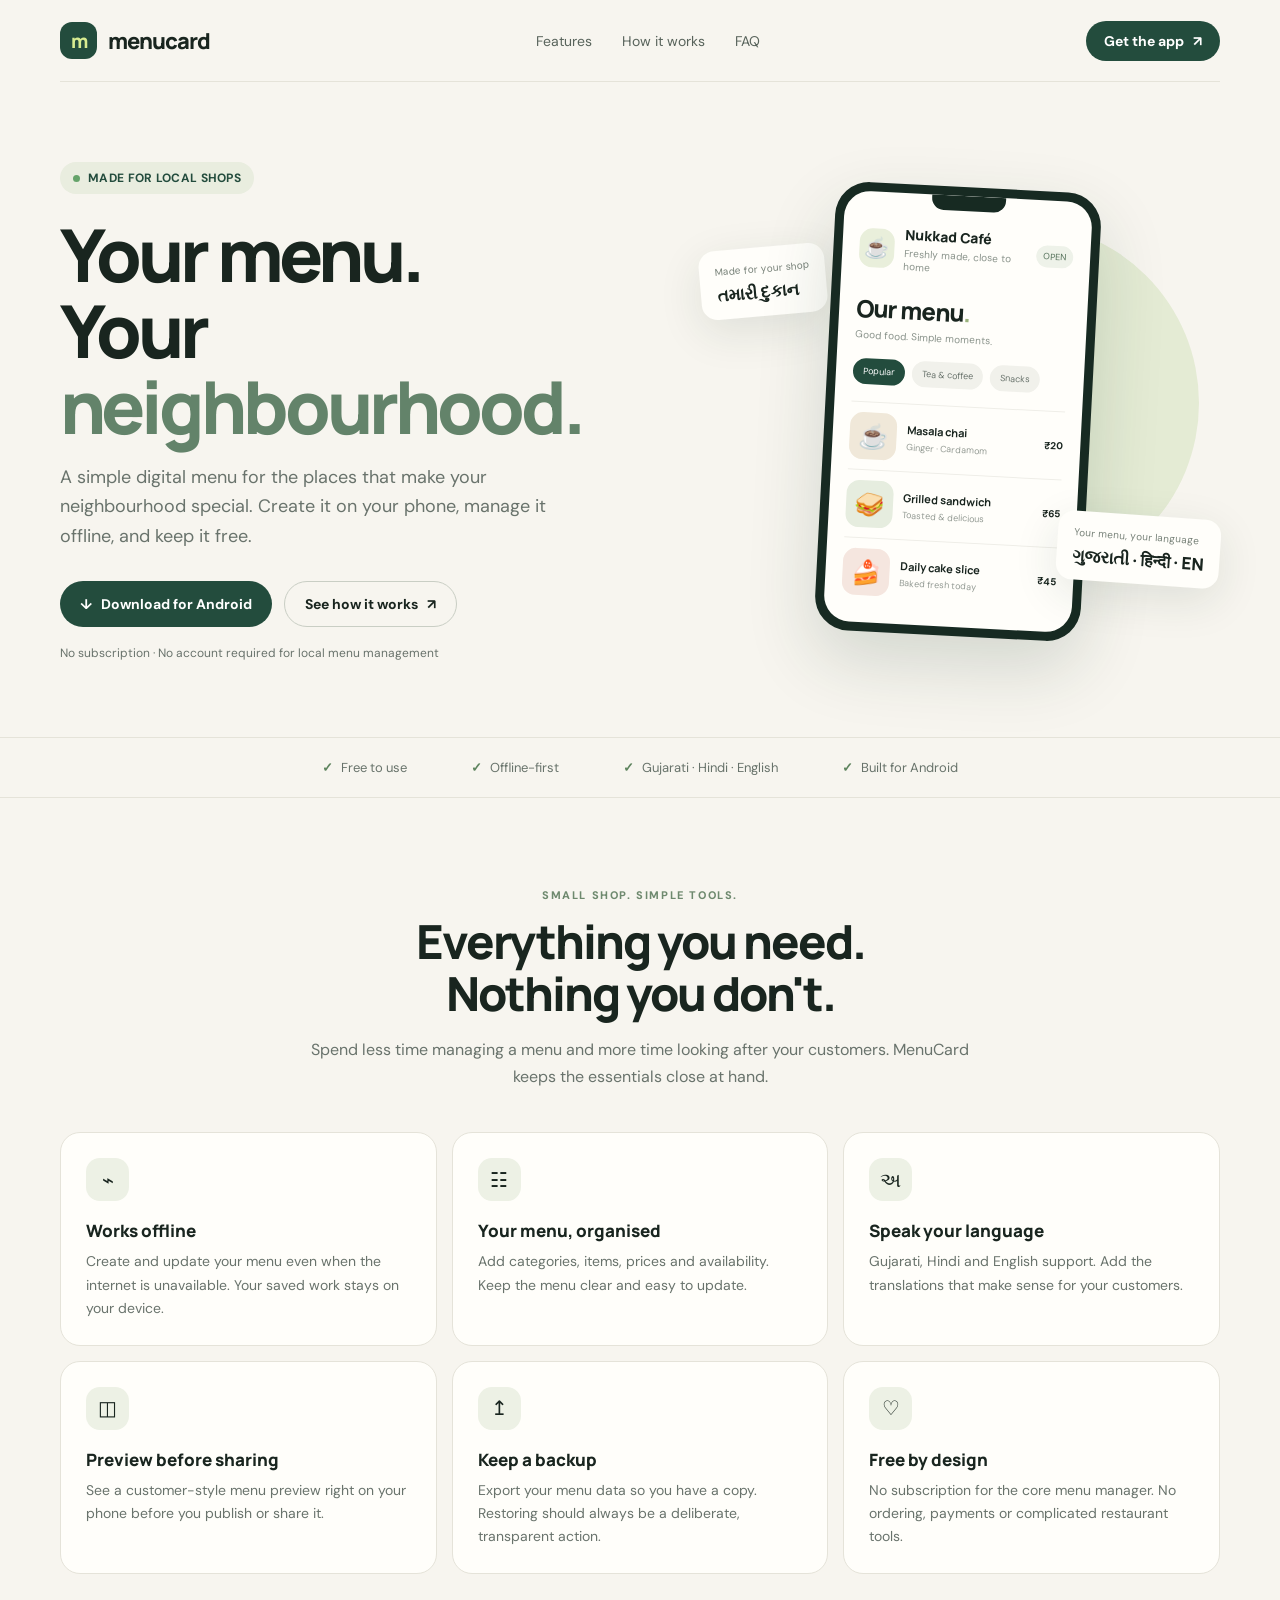
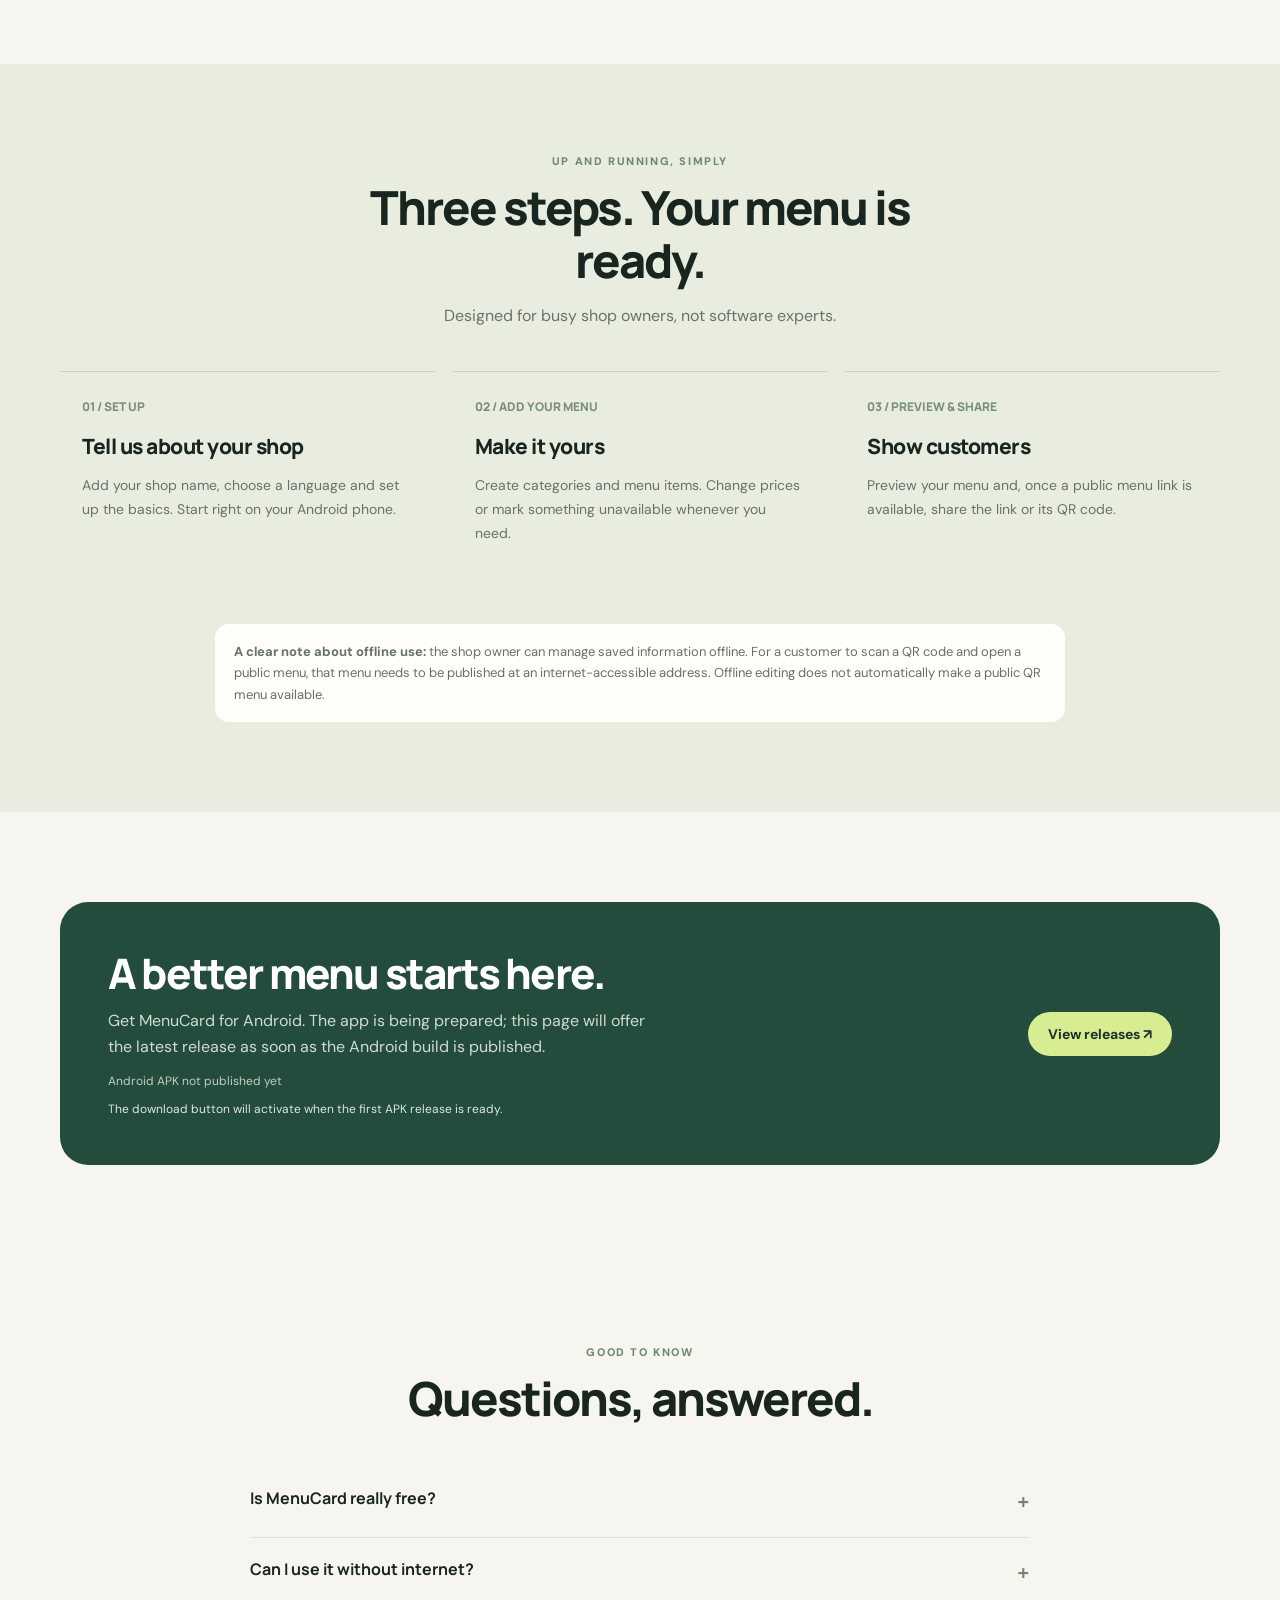
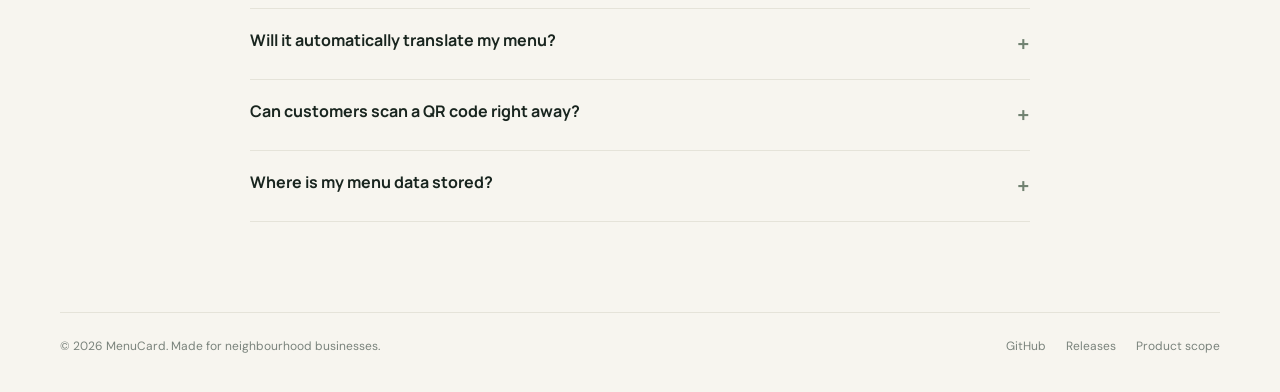
==== index.html @ b3d3904f "feat: add responsive MenuCard product and APK landing page" ====
<!doctype html>
<html lang="en">
<head>
  <meta charset="utf-8">
  <meta name="viewport" content="width=device-width,initial-scale=1">
  <meta name="theme-color" content="#f7f5ef">
  <meta name="description" content="MenuCard is a free, offline-first digital menu for local shops. Create your menu in Gujarati, Hindi or English.">
  <title>MenuCard — Your menu. Your neighbourhood. Free.</title>
  <link rel="preconnect" href="https://fonts.googleapis.com">
  <link rel="preconnect" href="https://fonts.gstatic.com" crossorigin>
  <link href="https://fonts.googleapis.com/css2?family=DM+Sans:wght@400;500;600;700&family=Manrope:wght@400;500;600;700;800&display=swap" rel="stylesheet">
  <style>
    :root{--paper:#f7f5ef;--ink:#19251f;--muted:#69736c;--green:#234c3d;--lime:#d8ec91;--line:#e5e3d9;--white:#fffefa;--orange:#ef8755}
    *{box-sizing:border-box}html{scroll-behavior:smooth}body{margin:0;background:var(--paper);color:var(--ink);font-family:"DM Sans",sans-serif}a{color:inherit;text-decoration:none}.wrap{width:min(1160px,calc(100% - 44px));margin:auto}
    .nav{height:82px;display:flex;align-items:center;justify-content:space-between;border-bottom:1px solid var(--line)}.brand{display:flex;gap:11px;align-items:center;font:800 22px Manrope,sans-serif;letter-spacing:-1px}.brandmark{width:37px;height:37px;border-radius:12px;background:var(--green);display:grid;place-items:center;color:var(--lime);font-size:19px}.links{display:flex;gap:30px;color:#58635b;font-size:14px}.navcta,.btn{border-radius:999px;padding:13px 20px;background:var(--green);color:white;font-weight:700;font-size:14px;display:inline-flex;align-items:center;justify-content:center;gap:9px;border:0;cursor:pointer}.navcta{padding:11px 18px}.hero{padding:80px 0 76px;display:grid;grid-template-columns:1.05fr .95fr;gap:55px;align-items:center}.eyebrow{display:inline-flex;align-items:center;gap:8px;background:#e9eddf;border-radius:999px;padding:8px 13px;font-size:12px;font-weight:700;color:var(--green);letter-spacing:.3px}.dot{width:7px;height:7px;border-radius:50%;background:#65a36a}.hero h1{font:800 clamp(44px,6vw,73px)/1.04 Manrope,sans-serif;letter-spacing:-4px;margin:23px 0 18px;max-width:650px}.hero h1 em{font-style:normal;color:#63836a}.lead{font-size:18px;line-height:1.65;color:var(--muted);max-width:540px}.actions{display:flex;gap:12px;flex-wrap:wrap;margin:29px 0 18px}.btn.secondary{background:transparent;border:1px solid #c9cec4;color:var(--ink)}.micro{font-size:12px;color:var(--muted)}
    .visual{position:relative;min-height:440px;display:grid;place-items:center}.orb{position:absolute;width:360px;height:360px;border-radius:50%;background:#e4ebd4;right:4%;top:8%}.phone{position:relative;width:266px;background:#172a22;padding:9px;border-radius:34px;box-shadow:0 28px 70px #1b352829;transform:rotate(3deg)}.screen{background:#fffefa;border-radius:26px;padding:17px;min-height:420px;overflow:hidden}.notch{width:74px;height:15px;background:#172a22;border-radius:0 0 12px 12px;margin:-17px auto 17px}.shophead{display:flex;align-items:center;gap:10px;margin-bottom:20px}.shopicon{width:39px;height:39px;border-radius:13px;background:#e9efdb;display:grid;place-items:center;font-size:20px}.shopname{font:800 14px Manrope}.shopmeta{font-size:10px;color:#89928a;margin-top:3px}.tag{margin-left:auto;background:#eef2e9;color:#54715a;padding:5px 7px;border-radius:20px;font-size:9px}.menuTitle{font:800 24px Manrope;letter-spacing:-1px}.menuSub{font-size:10px;color:#89928a;margin-top:4px}.tabs{display:flex;gap:7px;margin:17px 0}.tab{font-size:9px;border-radius:99px;padding:7px 10px;background:#f1f1eb;color:#69736c}.tab.active{background:#234c3d;color:#fff}.food{display:flex;align-items:center;gap:10px;padding:10px 0;border-top:1px solid #efeee8}.foodpic{width:47px;height:47px;border-radius:13px;background:#f0e8d9;display:grid;place-items:center;font-size:24px}.foodpic.two{background:#e6eddf}.foodpic.three{background:#f5e6df}.foodtext{flex:1}.foodtext b{display:block;font:700 11px Manrope}.foodtext small{display:block;color:#949b94;font-size:9px;margin-top:4px}.price{font-size:10px;font-weight:700}.floating{position:absolute;background:#fffefa;padding:13px 16px;border-radius:16px;box-shadow:0 13px 45px #1b35281c;font-size:12px}.float1{top:60px;left:1%;transform:rotate(-5deg)}.float2{right:0;bottom:52px;transform:rotate(4deg)}.float1 strong,.float2 strong{display:block;font:800 17px Manrope;margin-top:4px}.floatlabel{color:#788279;font-size:10px}
    .trust{border-top:1px solid var(--line);border-bottom:1px solid var(--line);padding:21px 0;display:flex;justify-content:center;gap:clamp(20px,5vw,65px);flex-wrap:wrap;color:#68736b;font-size:13px}.trust span{display:flex;align-items:center;gap:8px}.tick{color:#5d835d;font-weight:800}
    section{padding:90px 0}.sectionhead{text-align:center;max-width:670px;margin:0 auto 42px}.kicker{font-size:11px;text-transform:uppercase;letter-spacing:1.6px;font-weight:800;color:#6e896e}.sectionhead h2{font:800 clamp(32px,4vw,47px)/1.12 Manrope;letter-spacing:-2px;margin:13px 0}.sectionhead p{color:var(--muted);line-height:1.7}.grid{display:grid;grid-template-columns:repeat(3,1fr);gap:15px}.feature{background:var(--white);border:1px solid var(--line);padding:25px;border-radius:20px;min-height:210px}.ficon{width:43px;height:43px;border-radius:14px;background:#edf1e5;display:grid;place-items:center;font-size:20px}.feature h3{font:800 17px Manrope;margin:18px 0 8px}.feature p{margin:0;color:var(--muted);font-size:14px;line-height:1.65}
    .steps{background:#e9eddf}.stepgrid{display:grid;grid-template-columns:repeat(3,1fr);gap:18px}.step{padding:26px 22px;border-top:1px solid #cbd3c3}.num{font:800 12px Manrope;color:#789075}.step h3{font:800 21px Manrope;letter-spacing:-.5px;margin:17px 0 8px}.step p{font-size:14px;color:#68736b;line-height:1.7}.note{max-width:850px;margin:38px auto 0;padding:17px 19px;border-radius:14px;background:#fffefa;color:#667168;font-size:13px;line-height:1.65}
    .download{background:var(--green);color:white;border-radius:28px;padding:48px;display:grid;grid-template-columns:1fr auto;align-items:center;gap:30px}.download h2{font:800 clamp(30px,4vw,42px)/1.1 Manrope;letter-spacing:-1.8px;margin:0 0 12px}.download p{margin:0;color:#d0dbd2;line-height:1.6;max-width:560px}.download .btn{background:var(--lime);color:#1c3328;white-space:nowrap}.download .btn:disabled{opacity:.65;cursor:not-allowed}.release-meta{font-size:12px;color:#c0cec2;margin-top:14px}.status{font-size:12px;margin-top:12px;color:#dce8de}.faq{max-width:780px;margin:auto}.faq details{border-bottom:1px solid var(--line);padding:20px 0}.faq summary{font:700 16px Manrope;cursor:pointer;list-style:none;display:flex;justify-content:space-between}.faq summary:after{content:"+";font-size:22px;color:#718271}.faq details[open] summary:after{content:"−"}.faq p{color:var(--muted);line-height:1.7;font-size:14px;max-width:700px}.footer{border-top:1px solid var(--line);padding:25px 0 38px;color:#7a837c;font-size:12px;display:flex;justify-content:space-between;gap:20px;flex-wrap:wrap}.footerlinks{display:flex;gap:20px}
    @media(max-width:780px){.links{display:none}.hero{grid-template-columns:1fr;padding:55px 0 50px;gap:20px}.hero h1{letter-spacing:-2.5px}.visual{min-height:430px}.orb{right:10%}.float1{left:5%}.float2{right:5%}.grid{grid-template-columns:1fr 1fr}.stepgrid{grid-template-columns:1fr}.download{grid-template-columns:1fr;padding:34px 26px}.download .btn{justify-self:start}section{padding:68px 0}}
    @media(max-width:480px){.wrap{width:min(100% - 30px,1160px)}.nav{height:70px}.hero h1{font-size:45px}.lead{font-size:16px}.grid{grid-template-columns:1fr}.visual{transform:scale(.92);margin:-10px -15px}.trust{justify-content:flex-start;gap:16px}.download{border-radius:20px}}
  </style>
</head>
<body>
<header class="wrap nav">
  <a class="brand" href="#" aria-label="MenuCard home"><span class="brandmark">m</span> menucard</a>
  <nav class="links"><a href="#features">Features</a><a href="#how">How it works</a><a href="#faq">FAQ</a></nav>
  <a class="navcta" href="#download">Get the app <span aria-hidden="true">↗</span></a>
</header>
<main>
  <div class="wrap hero">
    <div>
      <div class="eyebrow"><span class="dot"></span> MADE FOR LOCAL SHOPS</div>
      <h1>Your menu.<br>Your <em>neighbourhood.</em></h1>
      <p class="lead">A simple digital menu for the places that make your neighbourhood special. Create it on your phone, manage it offline, and keep it free.</p>
      <div class="actions"><a class="btn" href="#download">↓ &nbsp; Download for Android</a><a class="btn secondary" href="#how">See how it works <span>↗</span></a></div>
      <div class="micro">No subscription · No account required for local menu management</div>
    </div>
    <div class="visual" aria-label="Illustration of a digital local shop menu">
      <div class="orb"></div>
      <div class="floating float1"><span class="floatlabel">Made for your shop</span><strong>તમારી દુકાન</strong></div>
      <div class="phone"><div class="screen"><div class="notch"></div><div class="shophead"><div class="shopicon">☕</div><div><div class="shopname">Nukkad Café</div><div class="shopmeta">Freshly made, close to home</div></div><span class="tag">OPEN</span></div><div class="menuTitle">Our menu<span style="color:#9bb37d">.</span></div><div class="menuSub">Good food. Simple moments.</div><div class="tabs"><span class="tab active">Popular</span><span class="tab">Tea & coffee</span><span class="tab">Snacks</span></div><div class="food"><div class="foodpic">☕</div><div class="foodtext"><b>Masala chai</b><small>Ginger · Cardamom</small></div><div class="price">₹20</div></div><div class="food"><div class="foodpic two">🥪</div><div class="foodtext"><b>Grilled sandwich</b><small>Toasted & delicious</small></div><div class="price">₹65</div></div><div class="food"><div class="foodpic three">🍰</div><div class="foodtext"><b>Daily cake slice</b><small>Baked fresh today</small></div><div class="price">₹45</div></div></div></div>
      <div class="floating float2"><span class="floatlabel">Your menu, your language</span><strong>ગુજરાતી · हिन्दी · EN</strong></div>
    </div>
  </div>
  <div class="trust"><span><b class="tick">✓</b> Free to use</span><span><b class="tick">✓</b> Offline-first</span><span><b class="tick">✓</b> Gujarati · Hindi · English</span><span><b class="tick">✓</b> Built for Android</span></div>
  <section id="features" class="wrap">
    <div class="sectionhead"><div class="kicker">Small shop. Simple tools.</div><h2>Everything you need.<br>Nothing you don't.</h2><p>Spend less time managing a menu and more time looking after your customers. MenuCard keeps the essentials close at hand.</p></div>
    <div class="grid">
      <article class="feature"><div class="ficon">⌁</div><h3>Works offline</h3><p>Create and update your menu even when the internet is unavailable. Your saved work stays on your device.</p></article>
      <article class="feature"><div class="ficon">☷</div><h3>Your menu, organised</h3><p>Add categories, items, prices and availability. Keep the menu clear and easy to update.</p></article>
      <article class="feature"><div class="ficon">અ</div><h3>Speak your language</h3><p>Gujarati, Hindi and English support. Add the translations that make sense for your customers.</p></article>
      <article class="feature"><div class="ficon">◫</div><h3>Preview before sharing</h3><p>See a customer-style menu preview right on your phone before you publish or share it.</p></article>
      <article class="feature"><div class="ficon">↥</div><h3>Keep a backup</h3><p>Export your menu data so you have a copy. Restoring should always be a deliberate, transparent action.</p></article>
      <article class="feature"><div class="ficon">♡</div><h3>Free by design</h3><p>No subscription for the core menu manager. No ordering, payments or complicated restaurant tools.</p></article>
    </div>
  </section>
  <section id="how" class="steps">
    <div class="wrap"><div class="sectionhead"><div class="kicker">Up and running, simply</div><h2>Three steps. Your menu is ready.</h2><p>Designed for busy shop owners, not software experts.</p></div>
      <div class="stepgrid"><div class="step"><div class="num">01 / SET UP</div><h3>Tell us about your shop</h3><p>Add your shop name, choose a language and set up the basics. Start right on your Android phone.</p></div><div class="step"><div class="num">02 / ADD YOUR MENU</div><h3>Make it yours</h3><p>Create categories and menu items. Change prices or mark something unavailable whenever you need.</p></div><div class="step"><div class="num">03 / PREVIEW & SHARE</div><h3>Show customers</h3><p>Preview your menu and, once a public menu link is available, share the link or its QR code.</p></div></div>
      <div class="note"><strong>A clear note about offline use:</strong> the shop owner can manage saved information offline. For a customer to scan a QR code and open a public menu, that menu needs to be published at an internet-accessible address. Offline editing does not automatically make a public QR menu available.</div>
    </div>
  </section>
  <section id="download" class="wrap">
    <div class="download">
      <div><h2>A better menu starts here.</h2><p>Get MenuCard for Android. The app is being prepared; this page will offer the latest release as soon as the Android build is published.</p><div class="release-meta" id="releaseMeta">Checking for the latest Android release…</div><div class="status" id="releaseStatus" role="status" aria-live="polite">Looking for an APK release.</div></div>
      <a class="btn" id="downloadButton" href="https://github.com/chandravadiyaDeep/menucard/releases" target="_blank" rel="noopener">View releases ↗</a>
    </div>
  </section>
  <section id="faq" class="wrap">
    <div class="sectionhead"><div class="kicker">Good to know</div><h2>Questions, answered.</h2></div>
    <div class="faq">
      <details><summary>Is MenuCard really free?</summary><p>The core digital menu manager is designed to be free, with no subscription. Optional future hosting or publishing costs will be assessed separately and communicated clearly.</p></details>
      <details><summary>Can I use it without internet?</summary><p>Yes. Shop owners can open the app and manage their locally saved shop details and menu offline. A customer opening a public menu URL still needs an internet connection.</p></details>
      <details><summary>Will it automatically translate my menu?</summary><p>No automatic translation is assumed. You can enter Gujarati, Hindi and English versions yourself, and the app uses a clear fallback when a translation is missing.</p></details>
      <details><summary>Can customers scan a QR code right away?</summary><p>A QR code must point to a real, public HTTPS menu page. QR publishing will only be enabled when that destination exists. The app will not put private data inside a QR code.</p></details>
      <details><summary>Where is my menu data stored?</summary><p>Core menu data is stored locally on your device. Use the backup/export feature to keep a separate copy. Do not uninstall or clear app storage unless you have a backup.</p></details>
    </div>
  </section>
</main>
<footer class="wrap footer"><span>© <span id="year"></span> MenuCard. Made for neighbourhood businesses.</span><div class="footerlinks"><a href="https://github.com/chandravadiyaDeep/menucard">GitHub</a><a href="https://github.com/chandravadiyaDeep/menucard/releases">Releases</a><a href="https://github.com/chandravadiyaDeep/menucard/blob/main/docs/PRODUCT_REQUIREMENTS.md">Product scope</a></div></footer>
<script>
  // Resolve the newest GitHub Release at runtime so the site never needs manual APK URLs.
  const owner = "chandravadiyaDeep";
  const repo = "menucard";
  const releasesUrl = "https://github.com/" + owner + "/" + repo + "/releases";
  const button = document.getElementById("downloadButton");
  const status = document.getElementById("releaseStatus");
  const meta = document.getElementById("releaseMeta");
  document.getElementById("year").textContent = new Date().getFullYear();
  async function loadLatestApk() {
    try {
      const response = await fetch("https://api.github.com/repos/" + owner + "/" + repo + "/releases/latest", {
        headers: { "Accept": "application/vnd.github+json" }
      });
      if (!response.ok) throw new Error("No published release yet");
      const release = await response.json();
      const apk = (release.assets || []).find(asset => asset.name.toLowerCase().endsWith(".apk"));
      if (!apk) throw new Error("Release has no APK asset yet");
      button.href = apk.browser_download_url;
      button.textContent = "↓  Download APK";
      button.setAttribute("download", apk.name);
      meta.textContent = (release.name || release.tag_name) + " · " + apk.name + " · " + (apk.size / 1048576).toFixed(1) + " MB";
      status.textContent = "Latest Android build is available. Opens the official GitHub release asset.";
    } catch (error) {
      button.href = releasesUrl;
      button.textContent = "View releases ↗";
      meta.textContent = "Android APK not published yet";
      status.textContent = "The download button will activate when the first APK release is ready.";
    }
  }
  loadLatestApk();
</script>
</body>
</html>
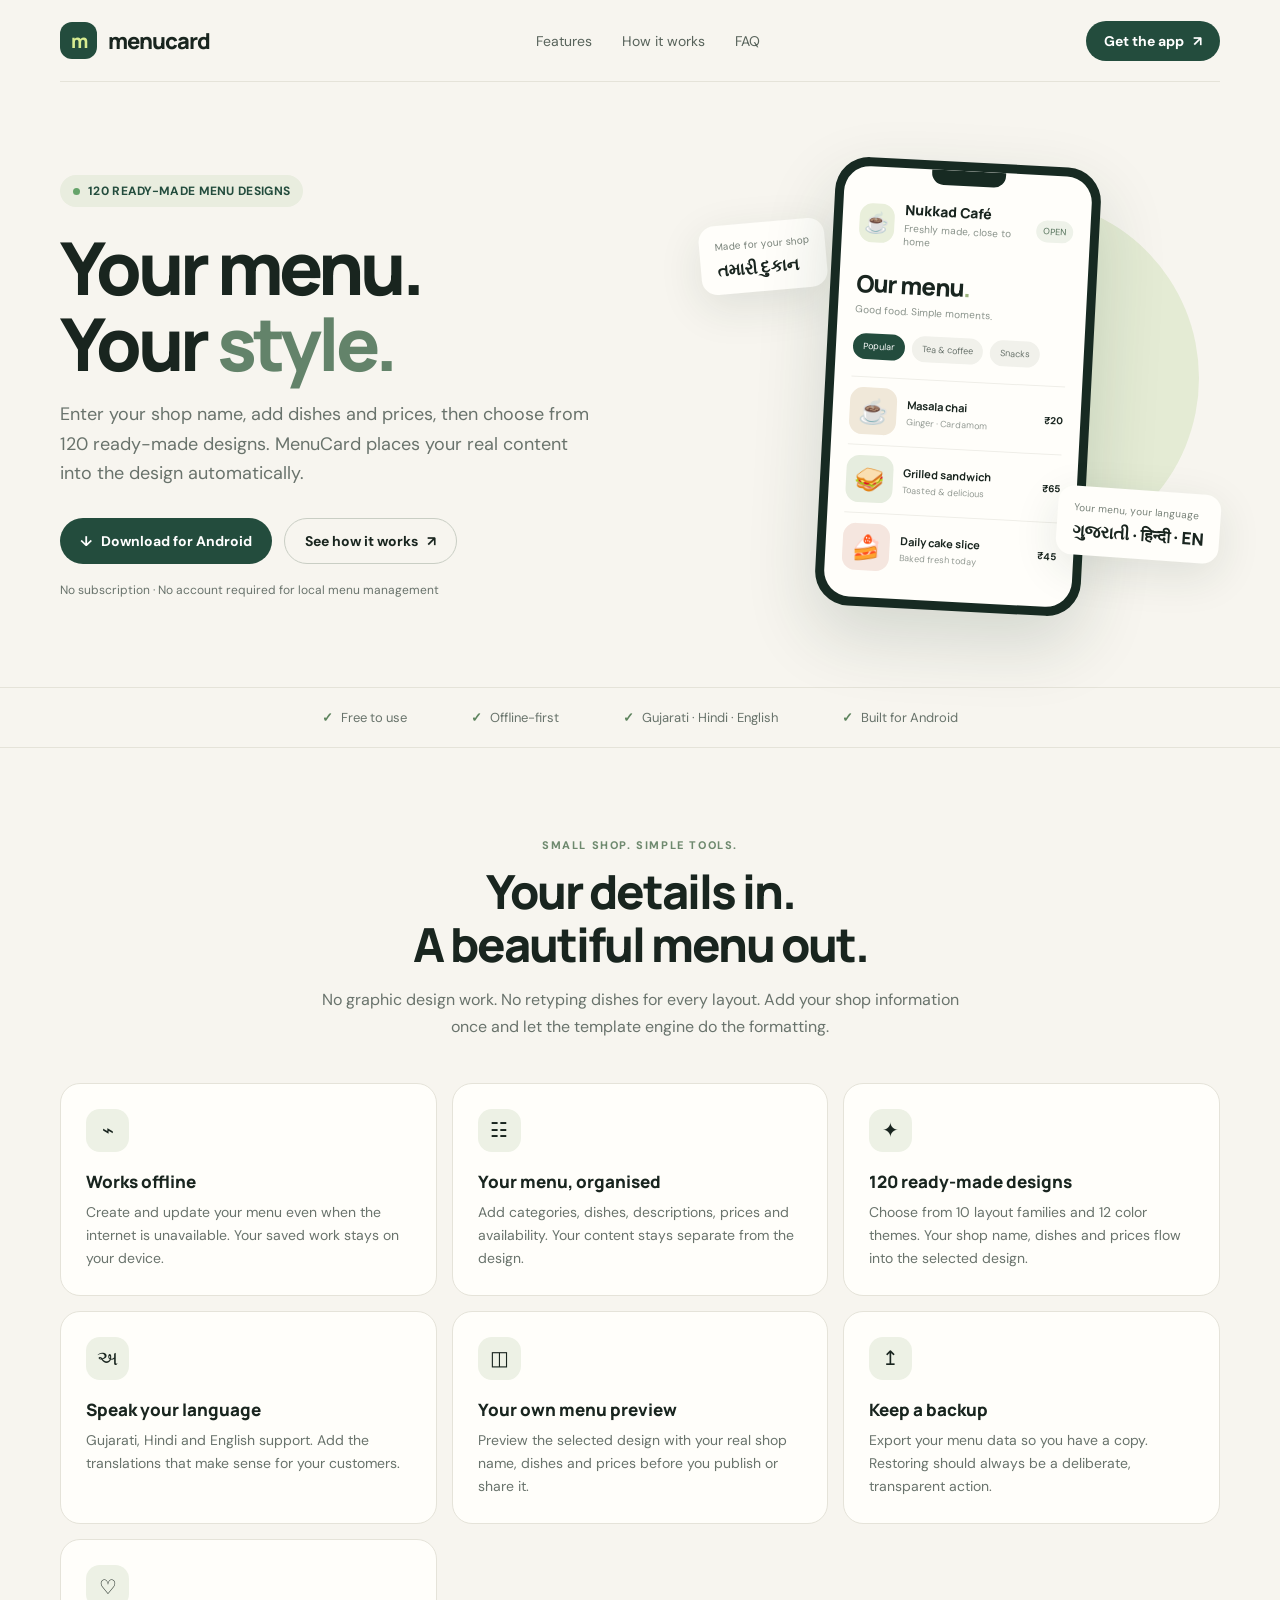
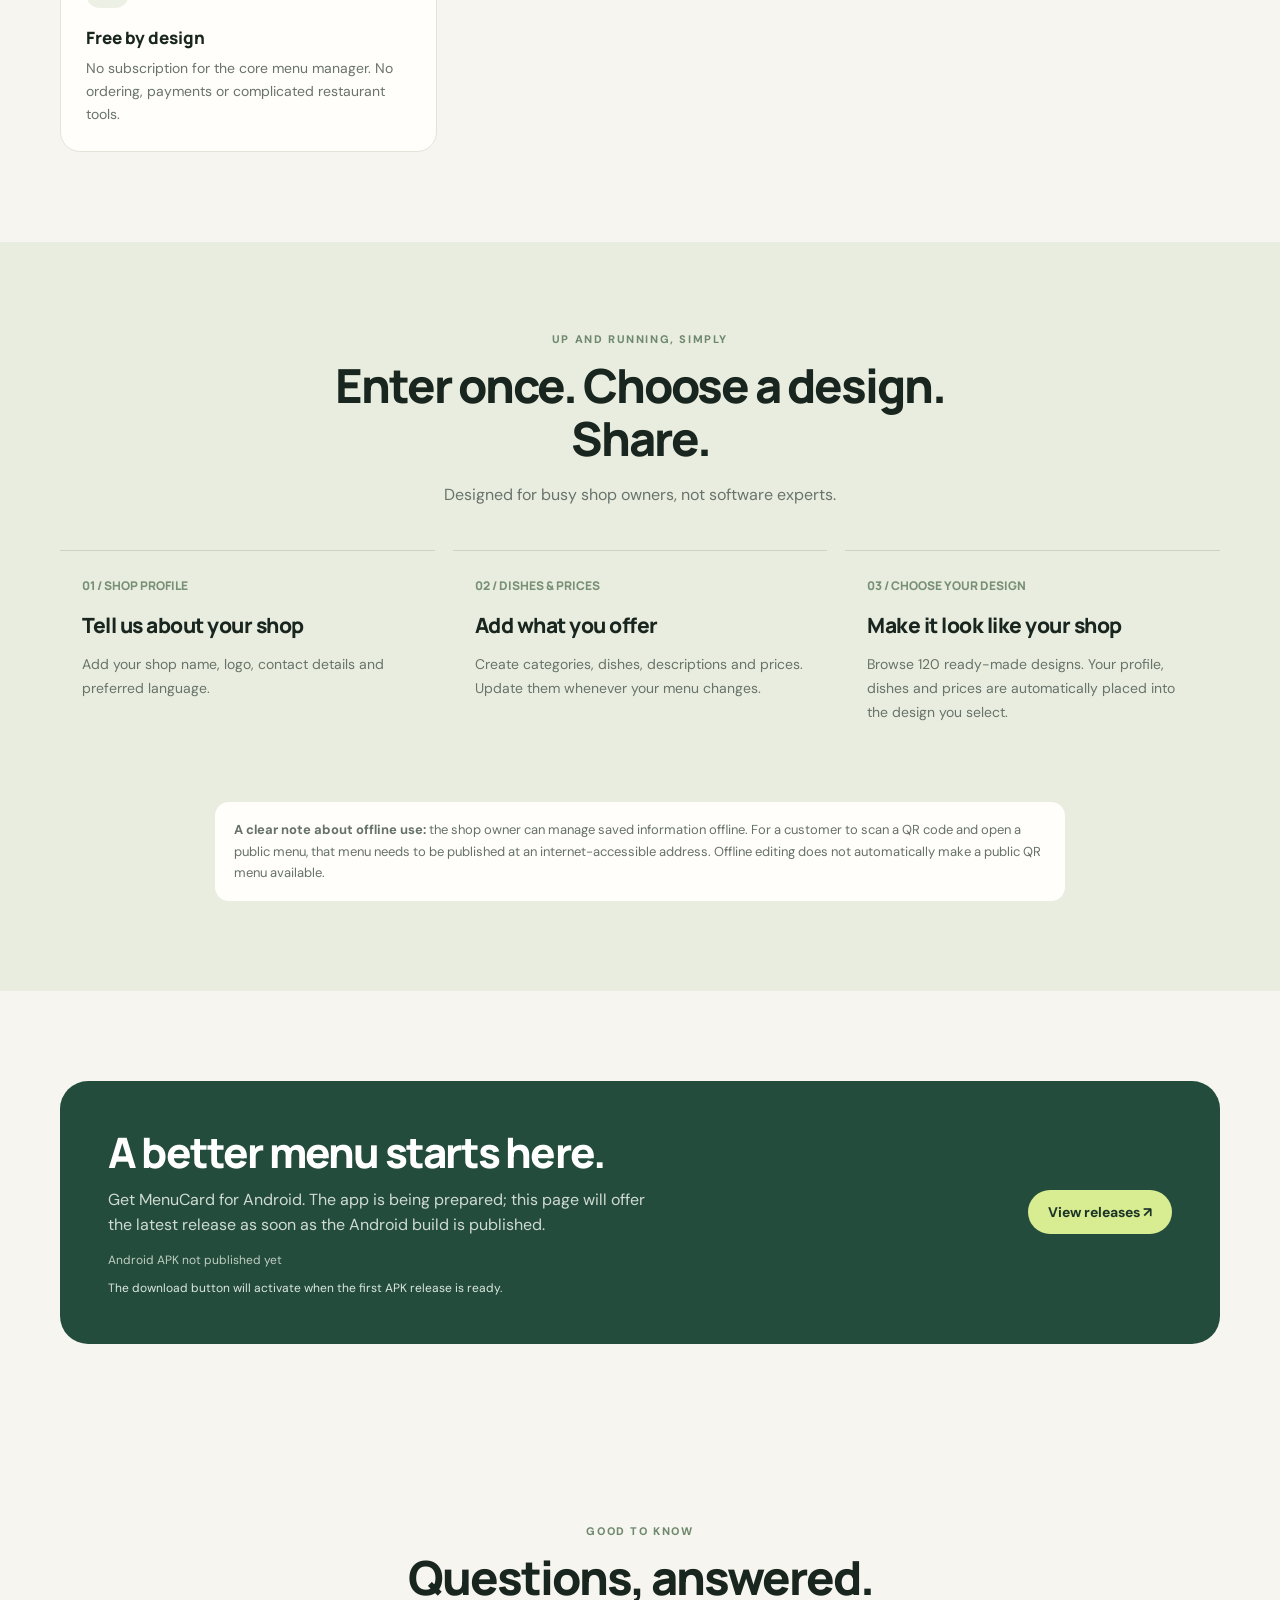
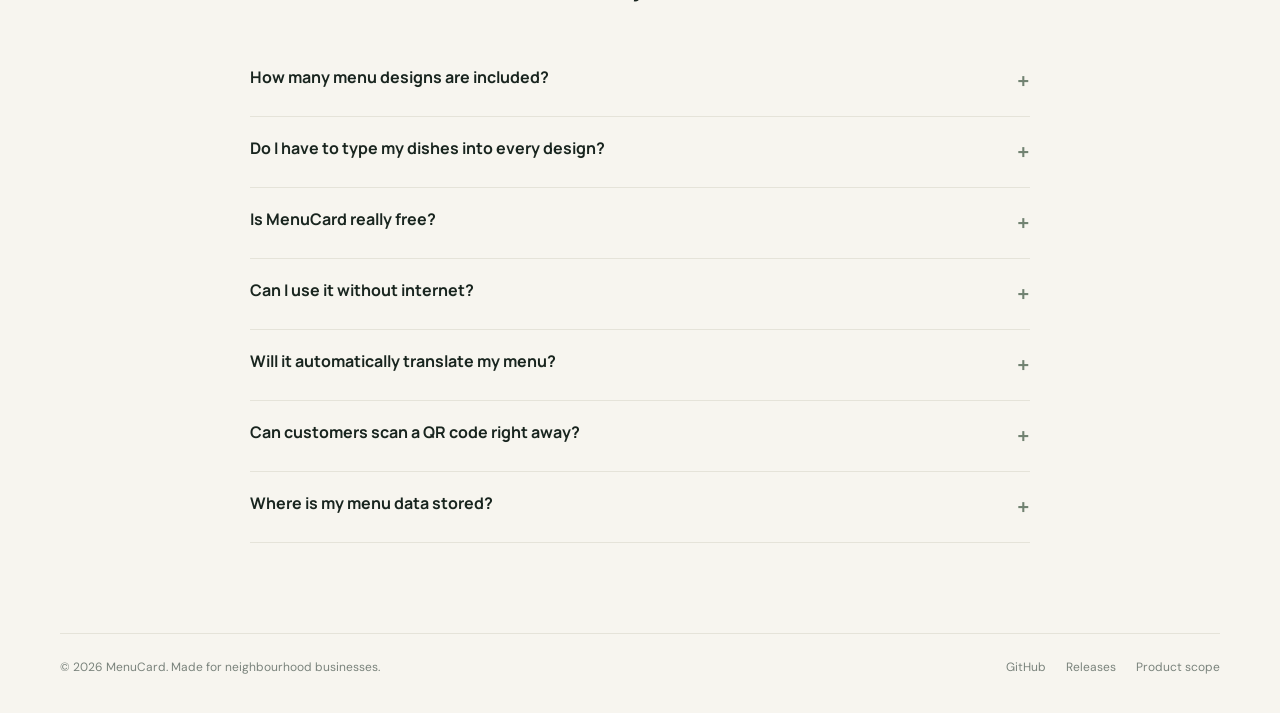
==== commit f9086f50: "docs: position landing page around 120 ready-made menu designs" ====
--- a/index.html
+++ b/index.html
@@ -4,8 +4,8 @@
   <meta charset="utf-8">
   <meta name="viewport" content="width=device-width,initial-scale=1">
   <meta name="theme-color" content="#f7f5ef">
-  <meta name="description" content="MenuCard is a free, offline-first digital menu for local shops. Create your menu in Gujarati, Hindi or English.">
-  <title>MenuCard — Your menu. Your neighbourhood. Free.</title>
+  <meta name="description" content="MenuCard turns your shop profile, dishes and prices into a ready-made digital menu with 120 design combinations.">
+  <title>MenuCard — 120 ready-made digital menu designs for local shops.</title>
   <link rel="preconnect" href="https://fonts.googleapis.com">
   <link rel="preconnect" href="https://fonts.gstatic.com" crossorigin>
   <link href="https://fonts.googleapis.com/css2?family=DM+Sans:wght@400;500;600;700&family=Manrope:wght@400;500;600;700;800&display=swap" rel="stylesheet">
@@ -31,9 +31,9 @@
 <main>
   <div class="wrap hero">
     <div>
-      <div class="eyebrow"><span class="dot"></span> MADE FOR LOCAL SHOPS</div>
-      <h1>Your menu.<br>Your <em>neighbourhood.</em></h1>
-      <p class="lead">A simple digital menu for the places that make your neighbourhood special. Create it on your phone, manage it offline, and keep it free.</p>
+      <div class="eyebrow"><span class="dot"></span> 120 READY-MADE MENU DESIGNS</div>
+      <h1>Your menu.<br>Your <em>style.</em></h1>
+      <p class="lead">Enter your shop name, add dishes and prices, then choose from 120 ready-made designs. MenuCard places your real content into the design automatically.</p>
       <div class="actions"><a class="btn" href="#download">↓ &nbsp; Download for Android</a><a class="btn secondary" href="#how">See how it works <span>↗</span></a></div>
       <div class="micro">No subscription · No account required for local menu management</div>
     </div>
@@ -46,19 +46,20 @@
   </div>
   <div class="trust"><span><b class="tick">✓</b> Free to use</span><span><b class="tick">✓</b> Offline-first</span><span><b class="tick">✓</b> Gujarati · Hindi · English</span><span><b class="tick">✓</b> Built for Android</span></div>
   <section id="features" class="wrap">
-    <div class="sectionhead"><div class="kicker">Small shop. Simple tools.</div><h2>Everything you need.<br>Nothing you don't.</h2><p>Spend less time managing a menu and more time looking after your customers. MenuCard keeps the essentials close at hand.</p></div>
+    <div class="sectionhead"><div class="kicker">Small shop. Simple tools.</div><h2>Your details in.<br>A beautiful menu out.</h2><p>No graphic design work. No retyping dishes for every layout. Add your shop information once and let the template engine do the formatting.</p></div>
     <div class="grid">
       <article class="feature"><div class="ficon">⌁</div><h3>Works offline</h3><p>Create and update your menu even when the internet is unavailable. Your saved work stays on your device.</p></article>
-      <article class="feature"><div class="ficon">☷</div><h3>Your menu, organised</h3><p>Add categories, items, prices and availability. Keep the menu clear and easy to update.</p></article>
+      <article class="feature"><div class="ficon">☷</div><h3>Your menu, organised</h3><p>Add categories, dishes, descriptions, prices and availability. Your content stays separate from the design.</p></article>
+      <article class="feature"><div class="ficon">✦</div><h3>120 ready-made designs</h3><p>Choose from 10 layout families and 12 color themes. Your shop name, dishes and prices flow into the selected design.</p></article>
       <article class="feature"><div class="ficon">અ</div><h3>Speak your language</h3><p>Gujarati, Hindi and English support. Add the translations that make sense for your customers.</p></article>
-      <article class="feature"><div class="ficon">◫</div><h3>Preview before sharing</h3><p>See a customer-style menu preview right on your phone before you publish or share it.</p></article>
+      <article class="feature"><div class="ficon">◫</div><h3>Your own menu preview</h3><p>Preview the selected design with your real shop name, dishes and prices before you publish or share it.</p></article>
       <article class="feature"><div class="ficon">↥</div><h3>Keep a backup</h3><p>Export your menu data so you have a copy. Restoring should always be a deliberate, transparent action.</p></article>
       <article class="feature"><div class="ficon">♡</div><h3>Free by design</h3><p>No subscription for the core menu manager. No ordering, payments or complicated restaurant tools.</p></article>
     </div>
   </section>
   <section id="how" class="steps">
-    <div class="wrap"><div class="sectionhead"><div class="kicker">Up and running, simply</div><h2>Three steps. Your menu is ready.</h2><p>Designed for busy shop owners, not software experts.</p></div>
-      <div class="stepgrid"><div class="step"><div class="num">01 / SET UP</div><h3>Tell us about your shop</h3><p>Add your shop name, choose a language and set up the basics. Start right on your Android phone.</p></div><div class="step"><div class="num">02 / ADD YOUR MENU</div><h3>Make it yours</h3><p>Create categories and menu items. Change prices or mark something unavailable whenever you need.</p></div><div class="step"><div class="num">03 / PREVIEW & SHARE</div><h3>Show customers</h3><p>Preview your menu and, once a public menu link is available, share the link or its QR code.</p></div></div>
+    <div class="wrap"><div class="sectionhead"><div class="kicker">Up and running, simply</div><h2>Enter once. Choose a design. Share.</h2><p>Designed for busy shop owners, not software experts.</p></div>
+      <div class="stepgrid"><div class="step"><div class="num">01 / SHOP PROFILE</div><h3>Tell us about your shop</h3><p>Add your shop name, logo, contact details and preferred language.</p></div><div class="step"><div class="num">02 / DISHES & PRICES</div><h3>Add what you offer</h3><p>Create categories, dishes, descriptions and prices. Update them whenever your menu changes.</p></div><div class="step"><div class="num">03 / CHOOSE YOUR DESIGN</div><h3>Make it look like your shop</h3><p>Browse 120 ready-made designs. Your profile, dishes and prices are automatically placed into the design you select.</p></div></div>
       <div class="note"><strong>A clear note about offline use:</strong> the shop owner can manage saved information offline. For a customer to scan a QR code and open a public menu, that menu needs to be published at an internet-accessible address. Offline editing does not automatically make a public QR menu available.</div>
     </div>
   </section>
@@ -71,6 +72,8 @@
   <section id="faq" class="wrap">
     <div class="sectionhead"><div class="kicker">Good to know</div><h2>Questions, answered.</h2></div>
     <div class="faq">
+      <details><summary>How many menu designs are included?</summary><p>V1 includes 120 ready-made combinations: 10 layout families with 12 color themes. Your shop details and menu items are automatically inserted into the selected design.</p></details>
+      <details><summary>Do I have to type my dishes into every design?</summary><p>No. Enter your shop profile, categories, dish names and prices once. MenuCard stores that content separately and the template renderer automatically places it into whichever design you select.</p></details>
       <details><summary>Is MenuCard really free?</summary><p>The core digital menu manager is designed to be free, with no subscription. Optional future hosting or publishing costs will be assessed separately and communicated clearly.</p></details>
       <details><summary>Can I use it without internet?</summary><p>Yes. Shop owners can open the app and manage their locally saved shop details and menu offline. A customer opening a public menu URL still needs an internet connection.</p></details>
       <details><summary>Will it automatically translate my menu?</summary><p>No automatic translation is assumed. You can enter Gujarati, Hindi and English versions yourself, and the app uses a clear fallback when a translation is missing.</p></details>
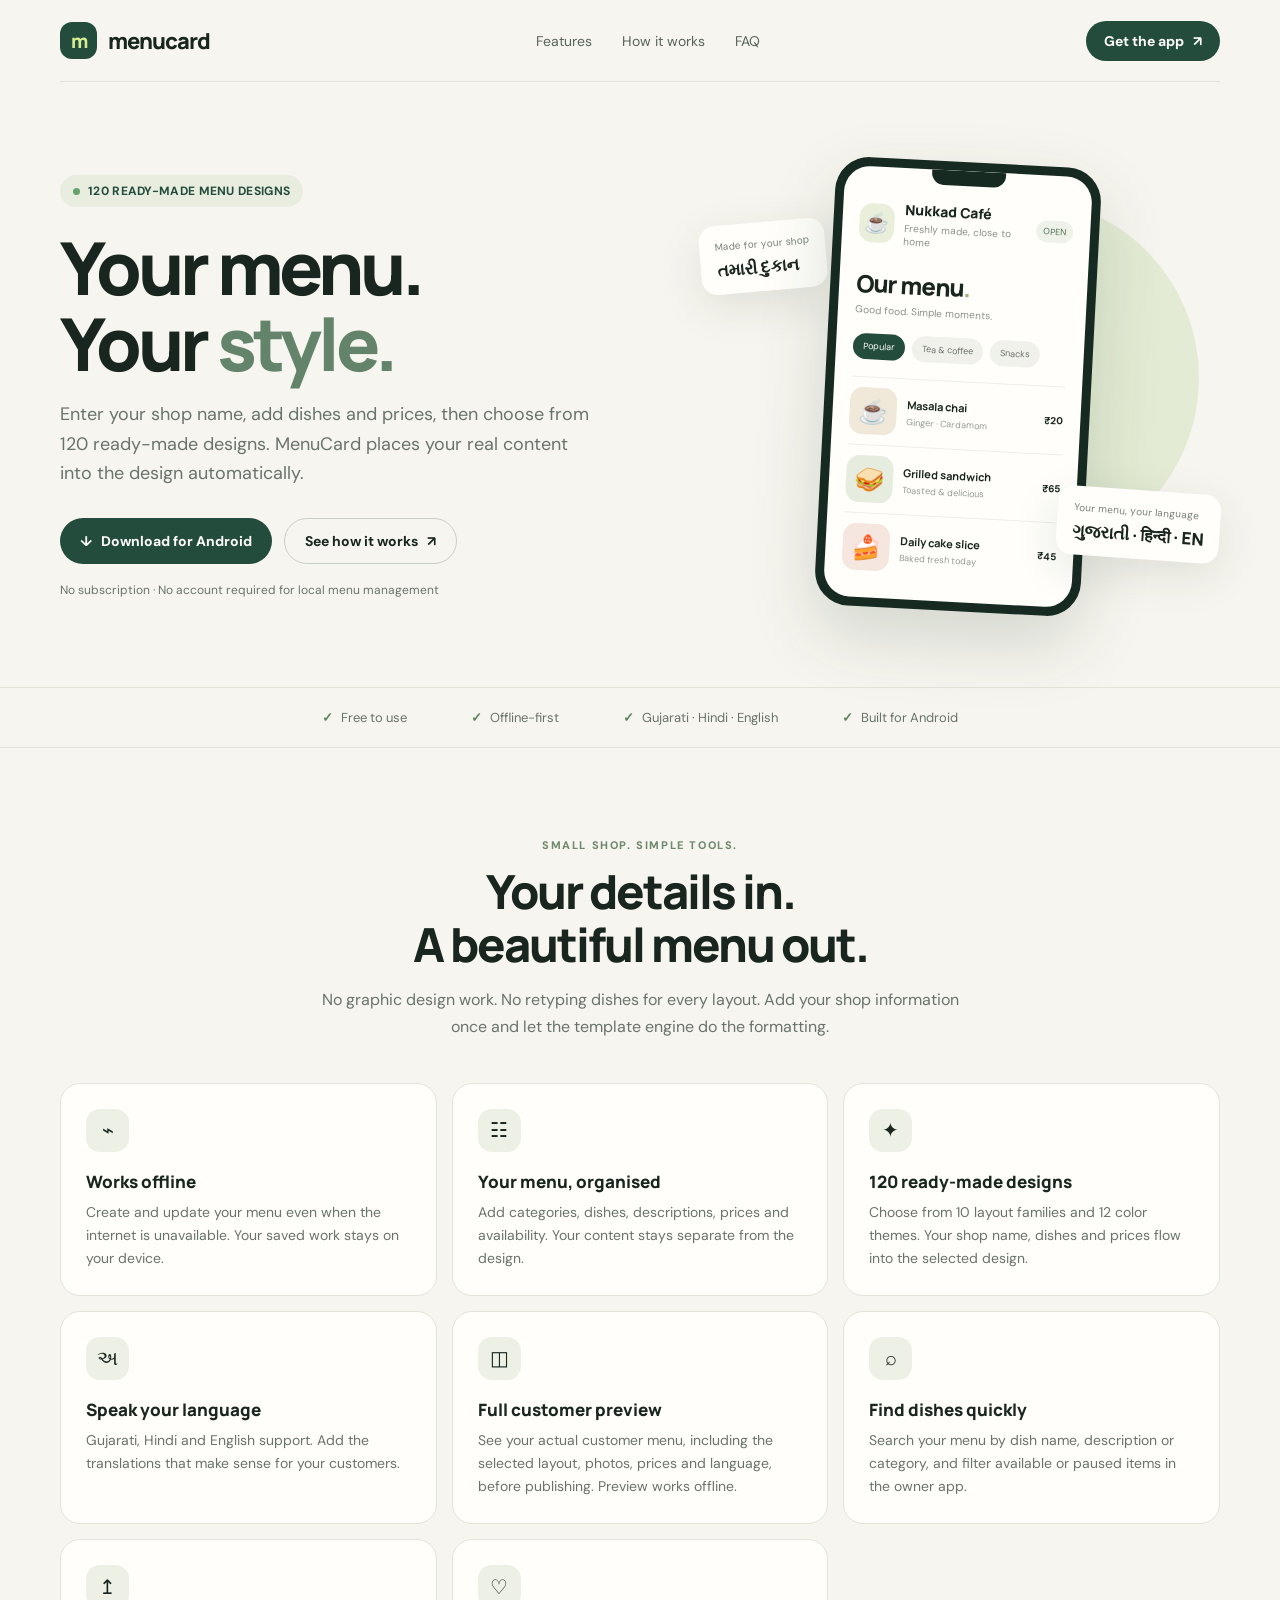
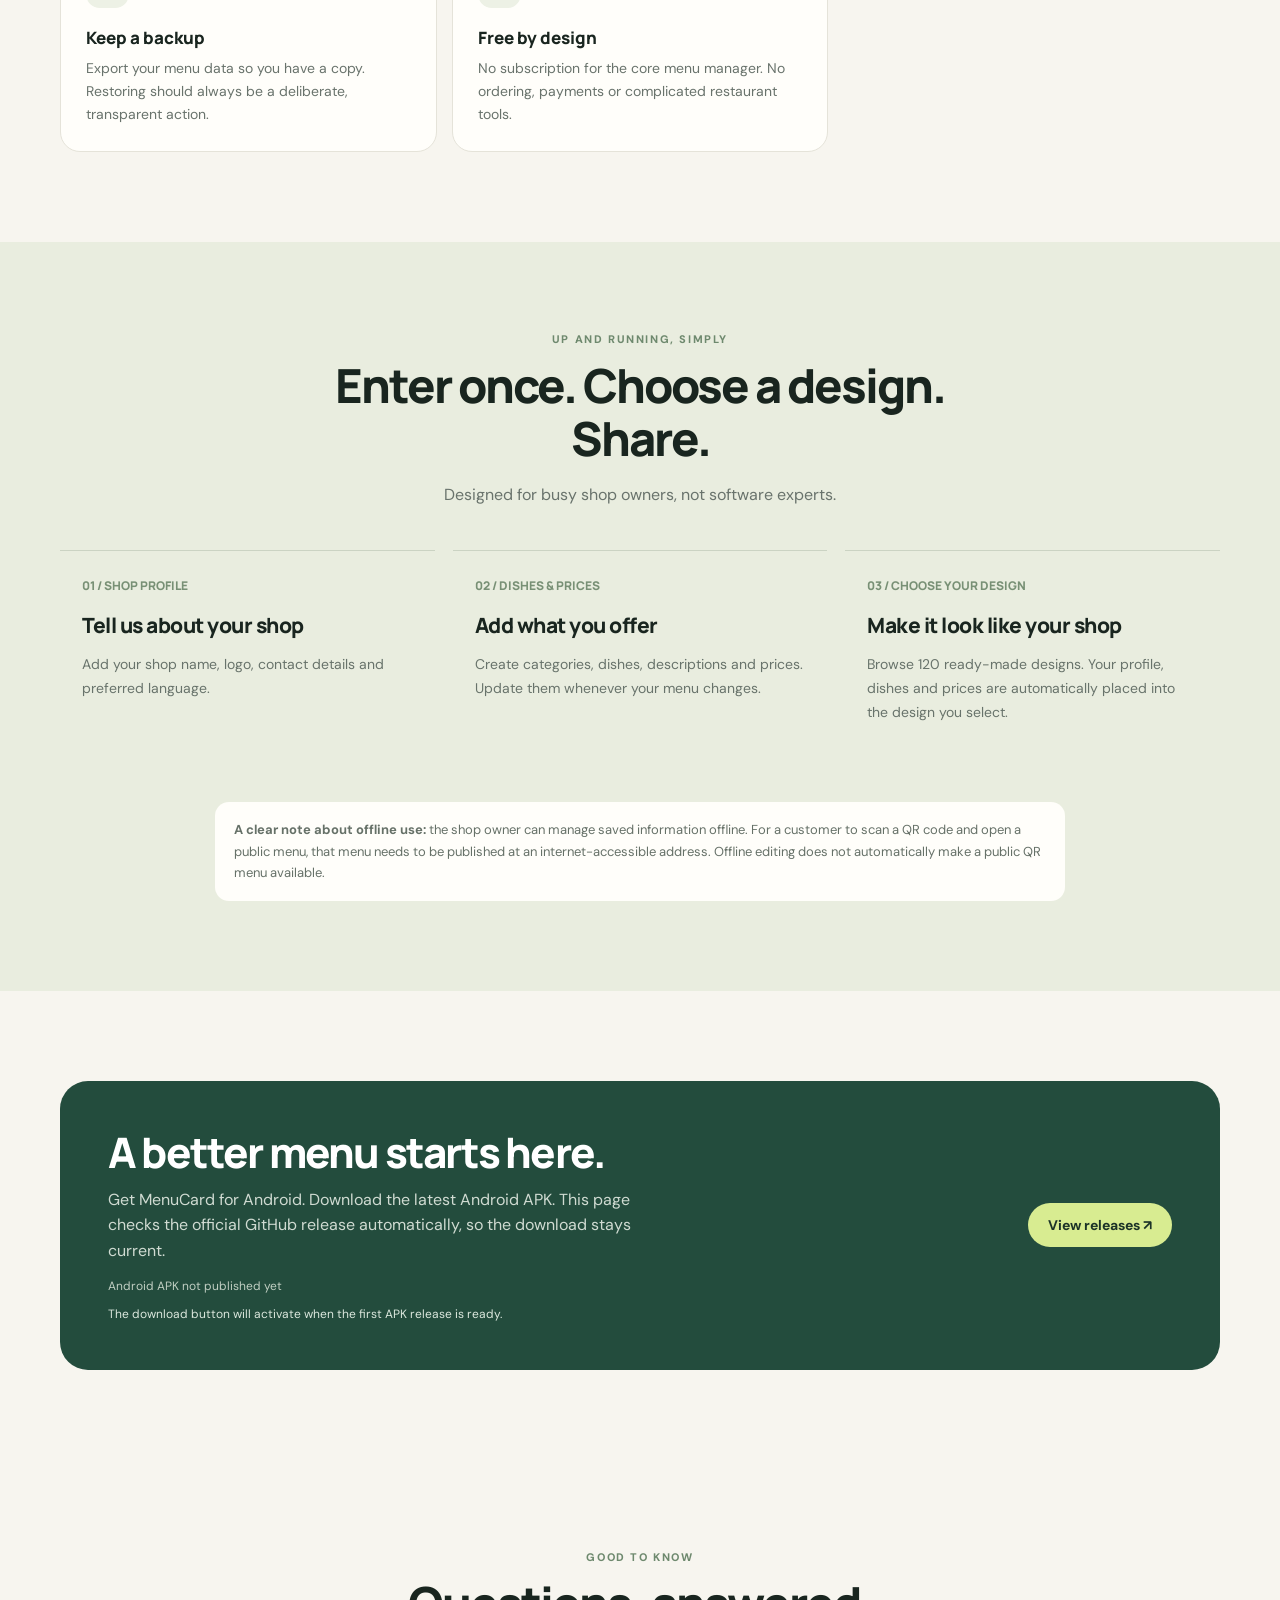
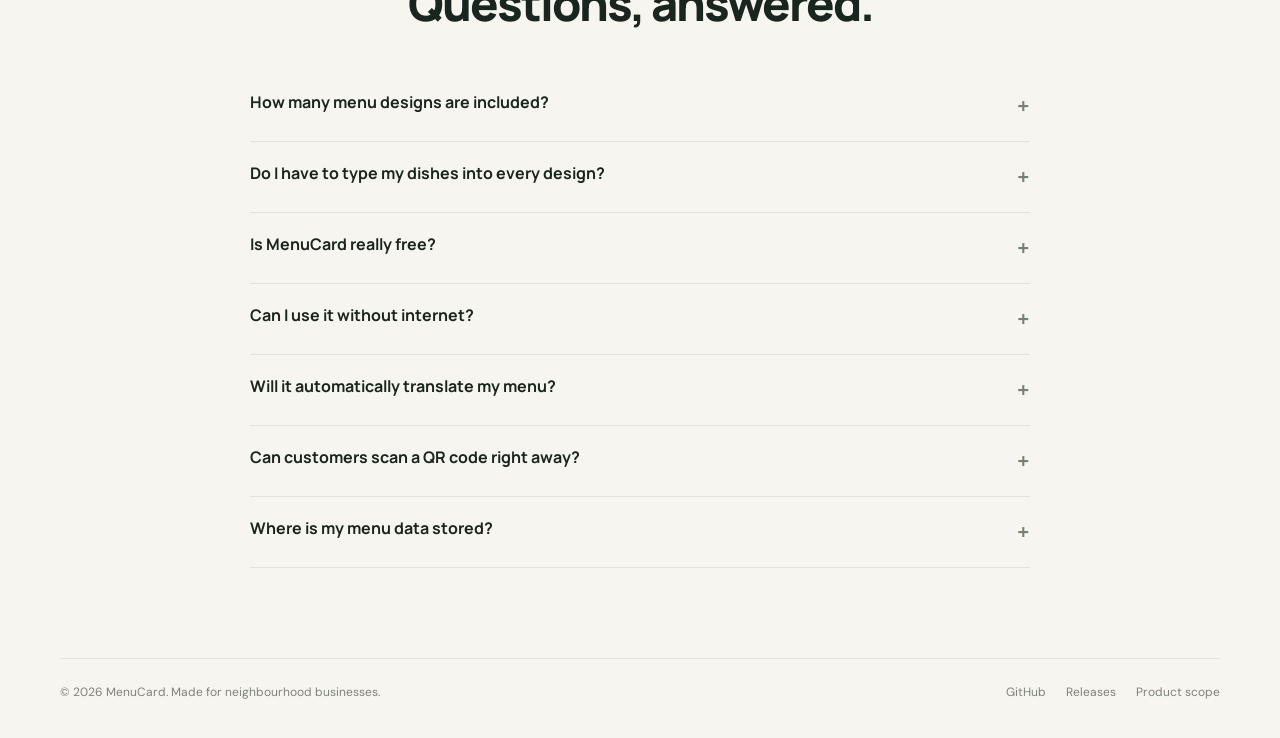
==== commit c990416c: "site: highlight full preview and menu search for v1.1.1" ====
--- a/index.html
+++ b/index.html
@@ -52,7 +52,8 @@
       <article class="feature"><div class="ficon">☷</div><h3>Your menu, organised</h3><p>Add categories, dishes, descriptions, prices and availability. Your content stays separate from the design.</p></article>
       <article class="feature"><div class="ficon">✦</div><h3>120 ready-made designs</h3><p>Choose from 10 layout families and 12 color themes. Your shop name, dishes and prices flow into the selected design.</p></article>
       <article class="feature"><div class="ficon">અ</div><h3>Speak your language</h3><p>Gujarati, Hindi and English support. Add the translations that make sense for your customers.</p></article>
-      <article class="feature"><div class="ficon">◫</div><h3>Your own menu preview</h3><p>Preview the selected design with your real shop name, dishes and prices before you publish or share it.</p></article>
+      <article class="feature"><div class="ficon">◫</div><h3>Full customer preview</h3><p>See your actual customer menu, including the selected layout, photos, prices and language, before publishing. Preview works offline.</p></article>
+      <article class="feature"><div class="ficon">⌕</div><h3>Find dishes quickly</h3><p>Search your menu by dish name, description or category, and filter available or paused items in the owner app.</p></article>
       <article class="feature"><div class="ficon">↥</div><h3>Keep a backup</h3><p>Export your menu data so you have a copy. Restoring should always be a deliberate, transparent action.</p></article>
       <article class="feature"><div class="ficon">♡</div><h3>Free by design</h3><p>No subscription for the core menu manager. No ordering, payments or complicated restaurant tools.</p></article>
     </div>
@@ -65,7 +66,7 @@
   </section>
   <section id="download" class="wrap">
     <div class="download">
-      <div><h2>A better menu starts here.</h2><p>Get MenuCard for Android. The app is being prepared; this page will offer the latest release as soon as the Android build is published.</p><div class="release-meta" id="releaseMeta">Checking for the latest Android release…</div><div class="status" id="releaseStatus" role="status" aria-live="polite">Looking for an APK release.</div></div>
+      <div><h2>A better menu starts here.</h2><p>Get MenuCard for Android. Download the latest Android APK. This page checks the official GitHub release automatically, so the download stays current.</p><div class="release-meta" id="releaseMeta">Checking for the latest Android release…</div><div class="status" id="releaseStatus" role="status" aria-live="polite">Looking for an APK release.</div></div>
       <a class="btn" id="downloadButton" href="https://github.com/chandravadiyaDeep/menucard/releases" target="_blank" rel="noopener">View releases ↗</a>
     </div>
   </section>
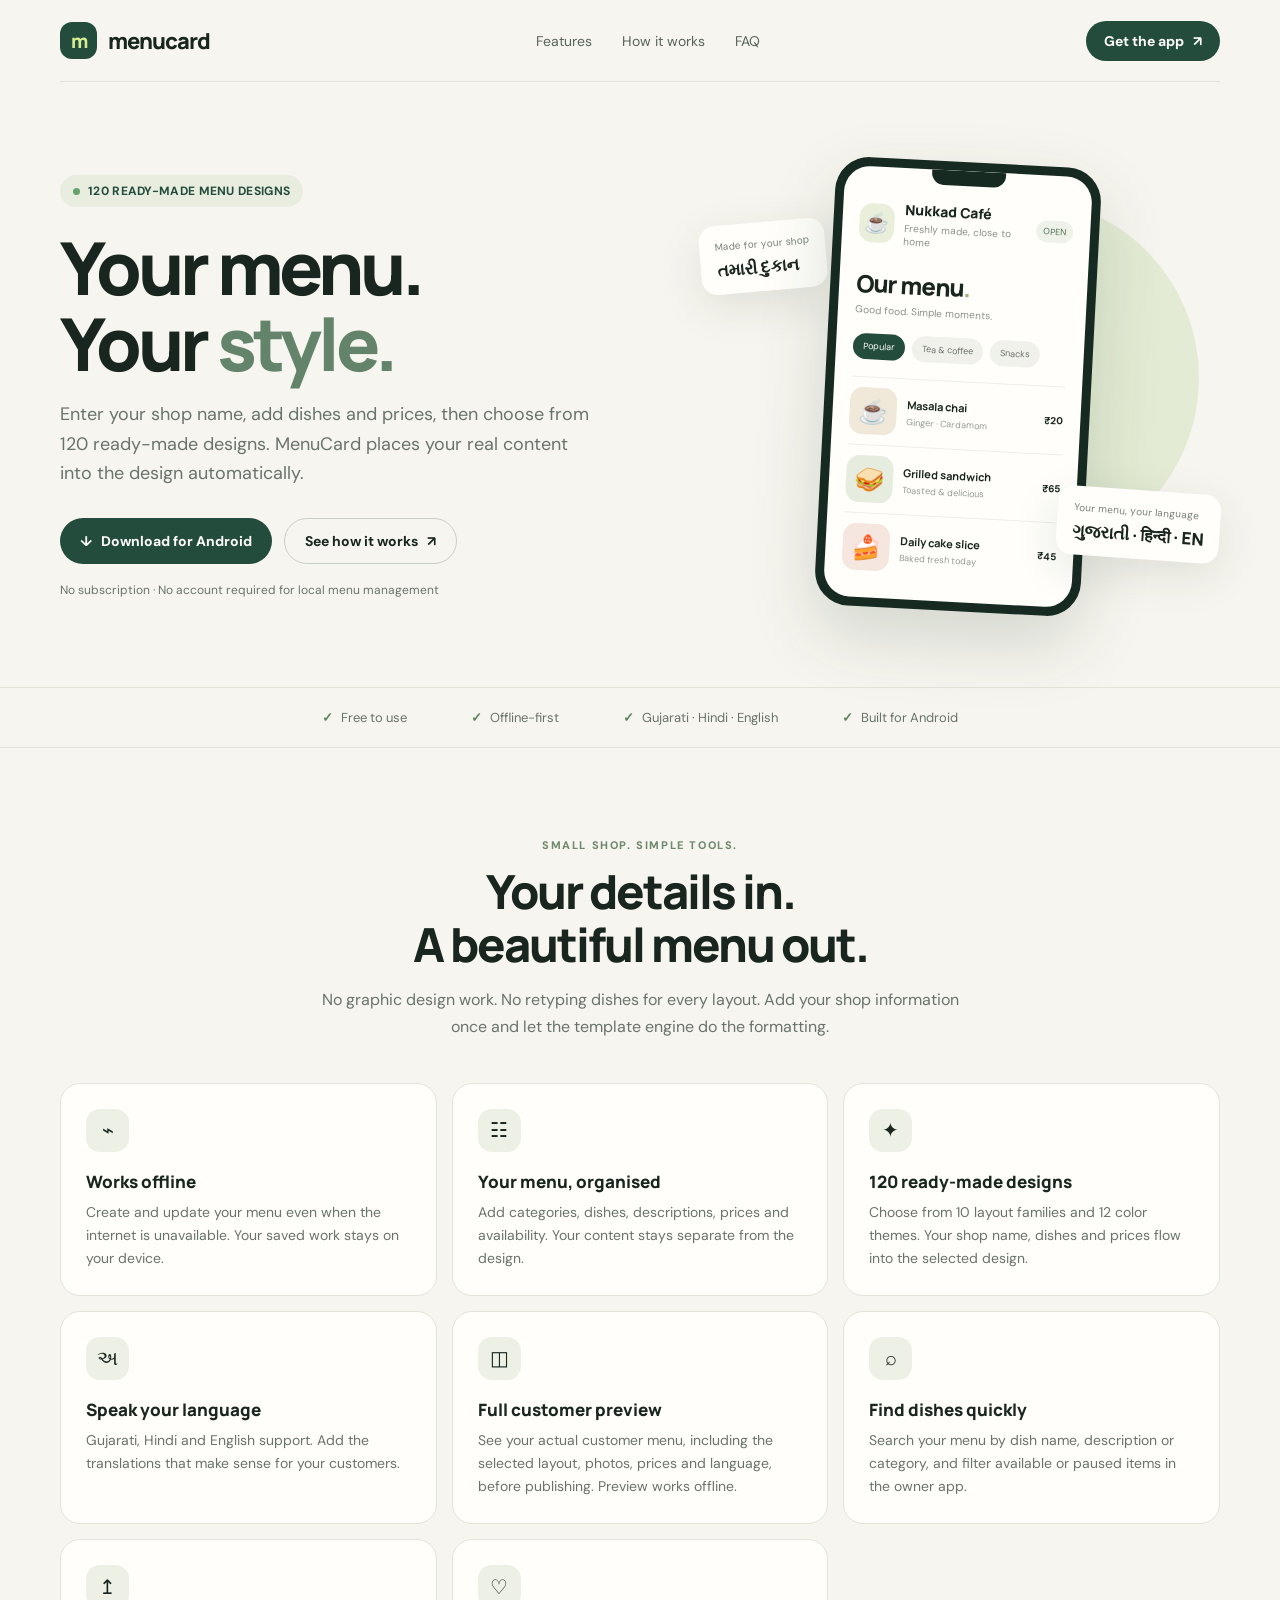
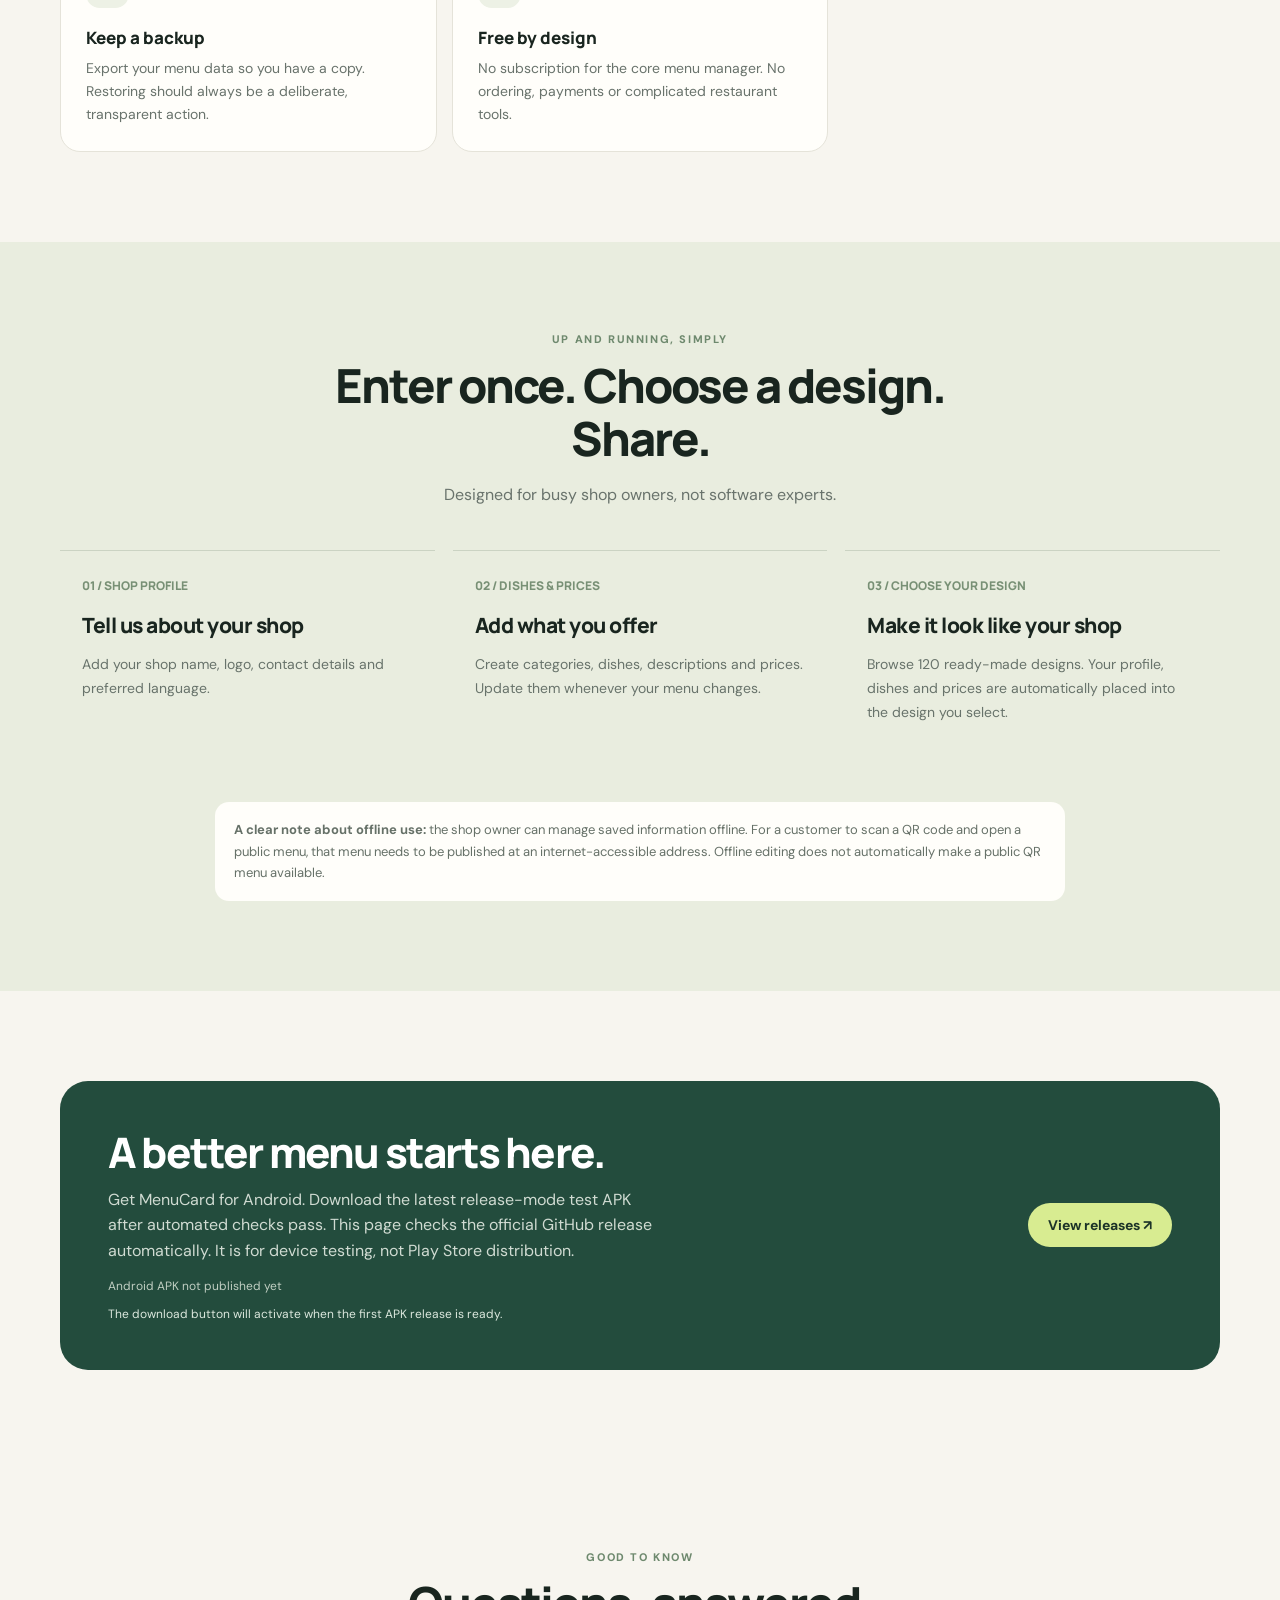
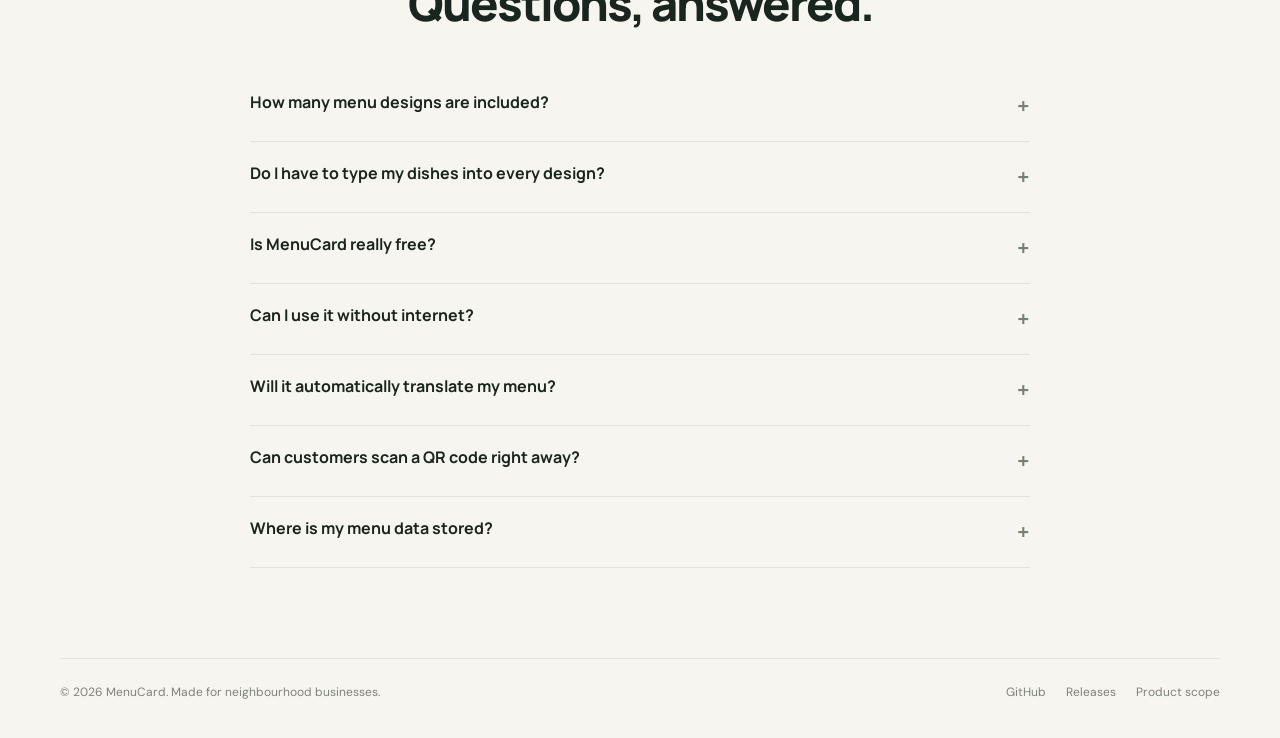
==== commit dbc773af: "docs: clarify Android test APK download on landing page" ====
--- a/index.html
+++ b/index.html
@@ -66,7 +66,7 @@
   </section>
   <section id="download" class="wrap">
     <div class="download">
-      <div><h2>A better menu starts here.</h2><p>Get MenuCard for Android. Download the latest Android APK. This page checks the official GitHub release automatically, so the download stays current.</p><div class="release-meta" id="releaseMeta">Checking for the latest Android release…</div><div class="status" id="releaseStatus" role="status" aria-live="polite">Looking for an APK release.</div></div>
+      <div><h2>A better menu starts here.</h2><p>Get MenuCard for Android. Download the latest release-mode test APK after automated checks pass. This page checks the official GitHub release automatically. It is for device testing, not Play Store distribution.</p><div class="release-meta" id="releaseMeta">Checking for the latest Android release…</div><div class="status" id="releaseStatus" role="status" aria-live="polite">Looking for an APK release.</div></div>
       <a class="btn" id="downloadButton" href="https://github.com/chandravadiyaDeep/menucard/releases" target="_blank" rel="noopener">View releases ↗</a>
     </div>
   </section>
@@ -106,7 +106,7 @@
       button.textContent = "↓  Download APK";
       button.setAttribute("download", apk.name);
       meta.textContent = (release.name || release.tag_name) + " · " + apk.name + " · " + (apk.size / 1048576).toFixed(1) + " MB";
-      status.textContent = "Latest Android build is available. Opens the official GitHub release asset.";
+      status.textContent = "Latest Android test build is available. Opens the official GitHub release asset.";
     } catch (error) {
       button.href = releasesUrl;
       button.textContent = "View releases ↗";
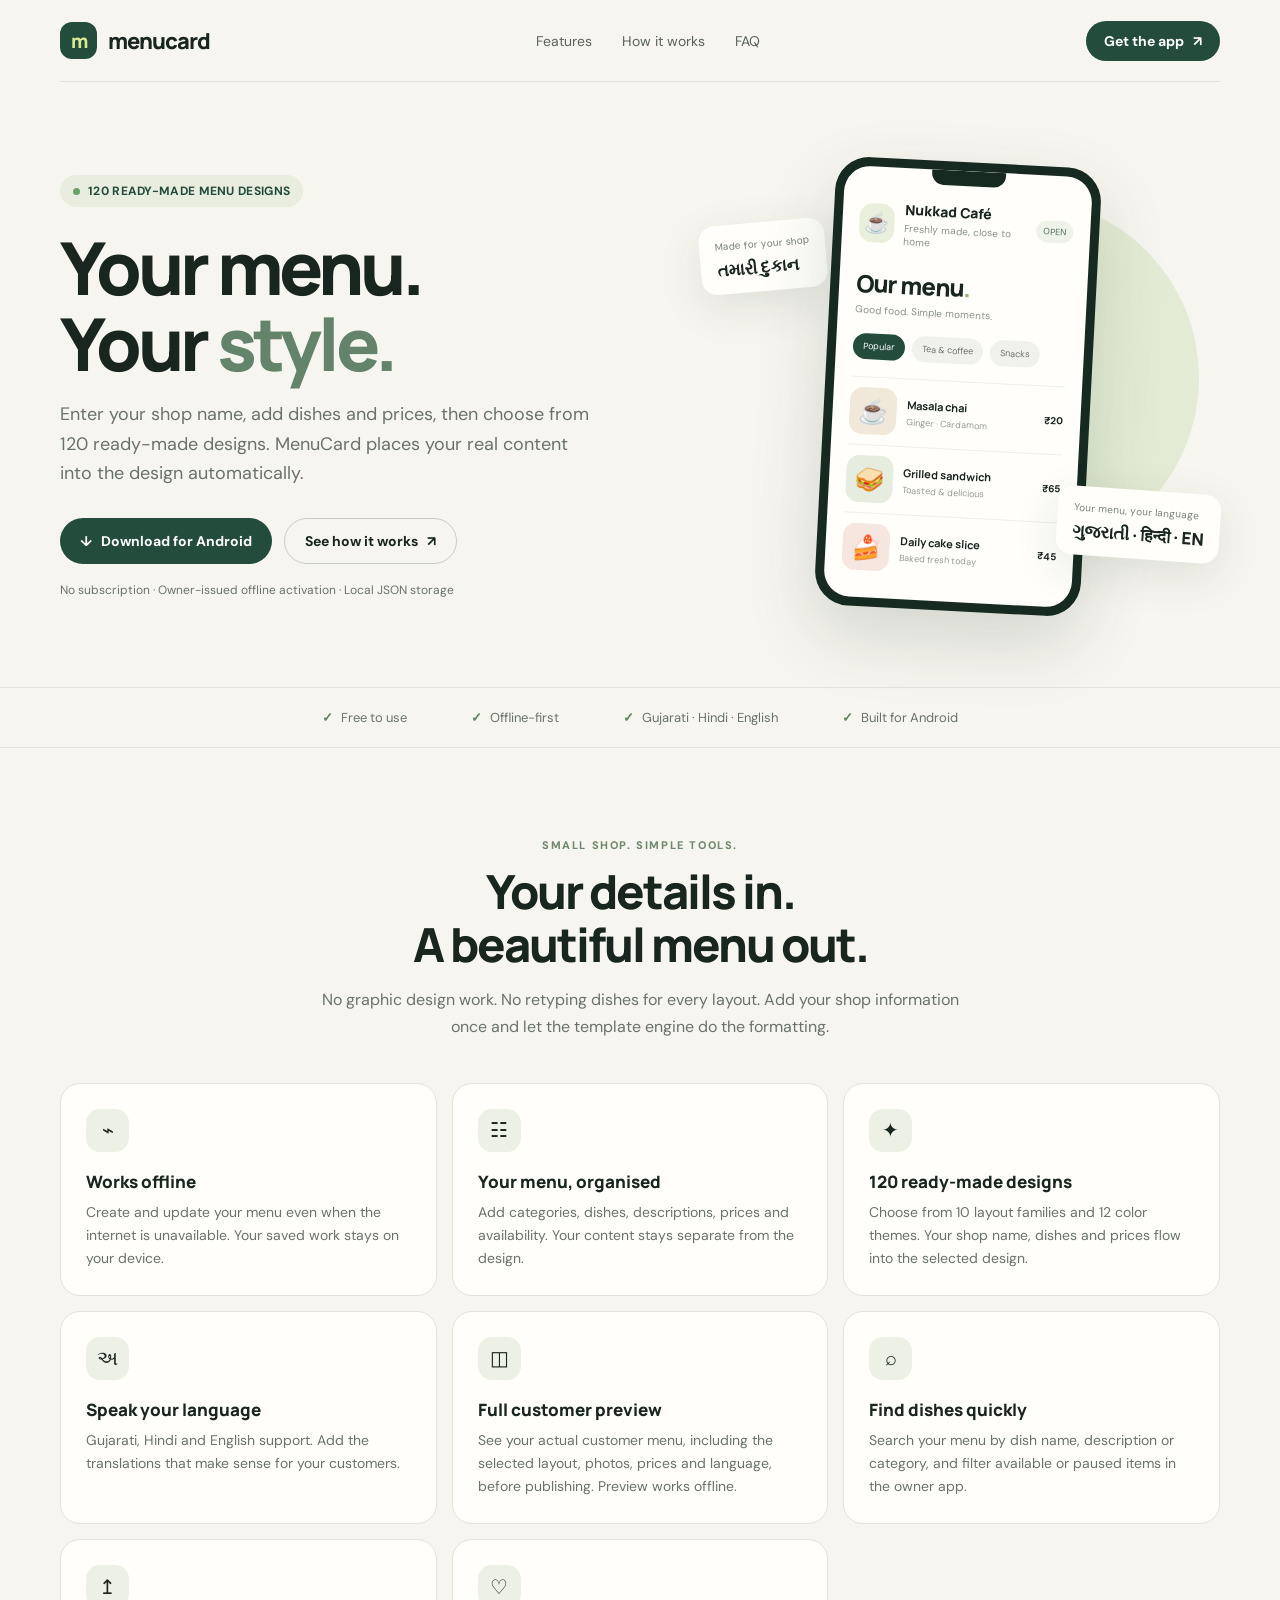
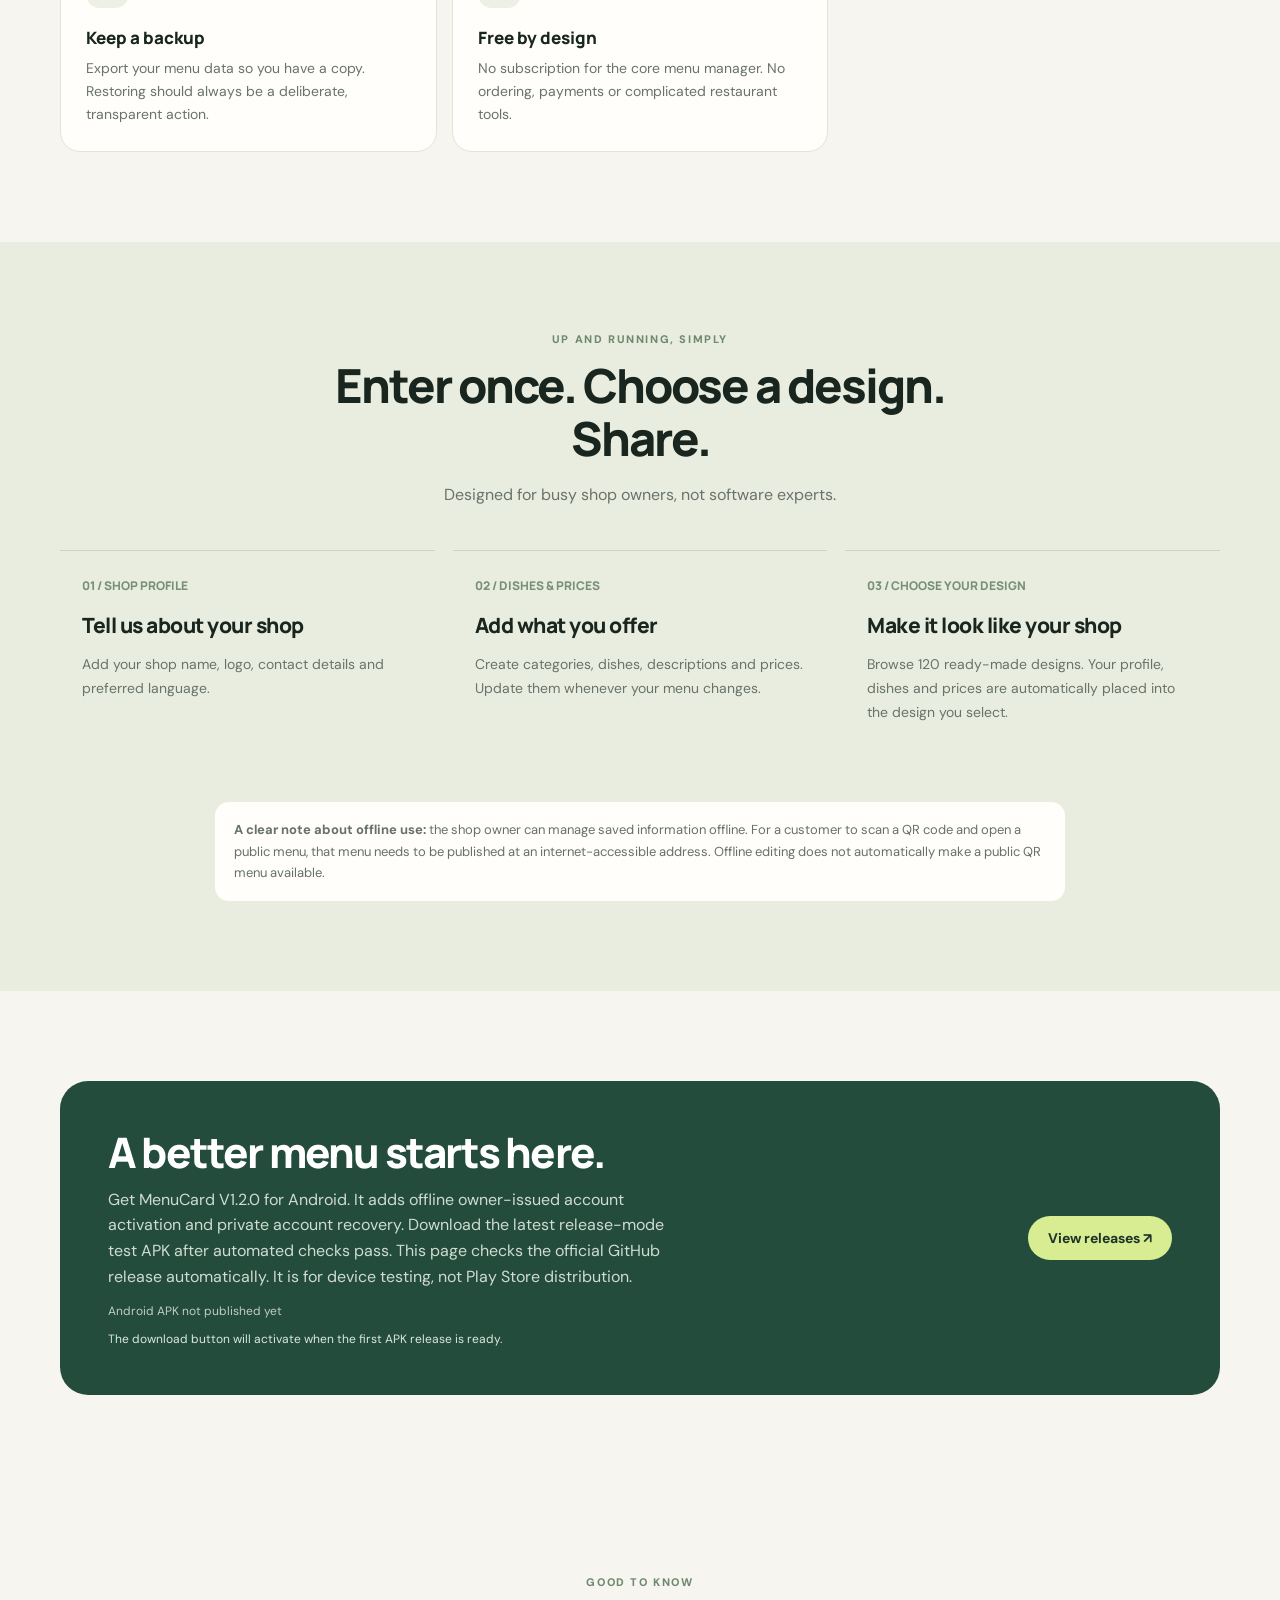
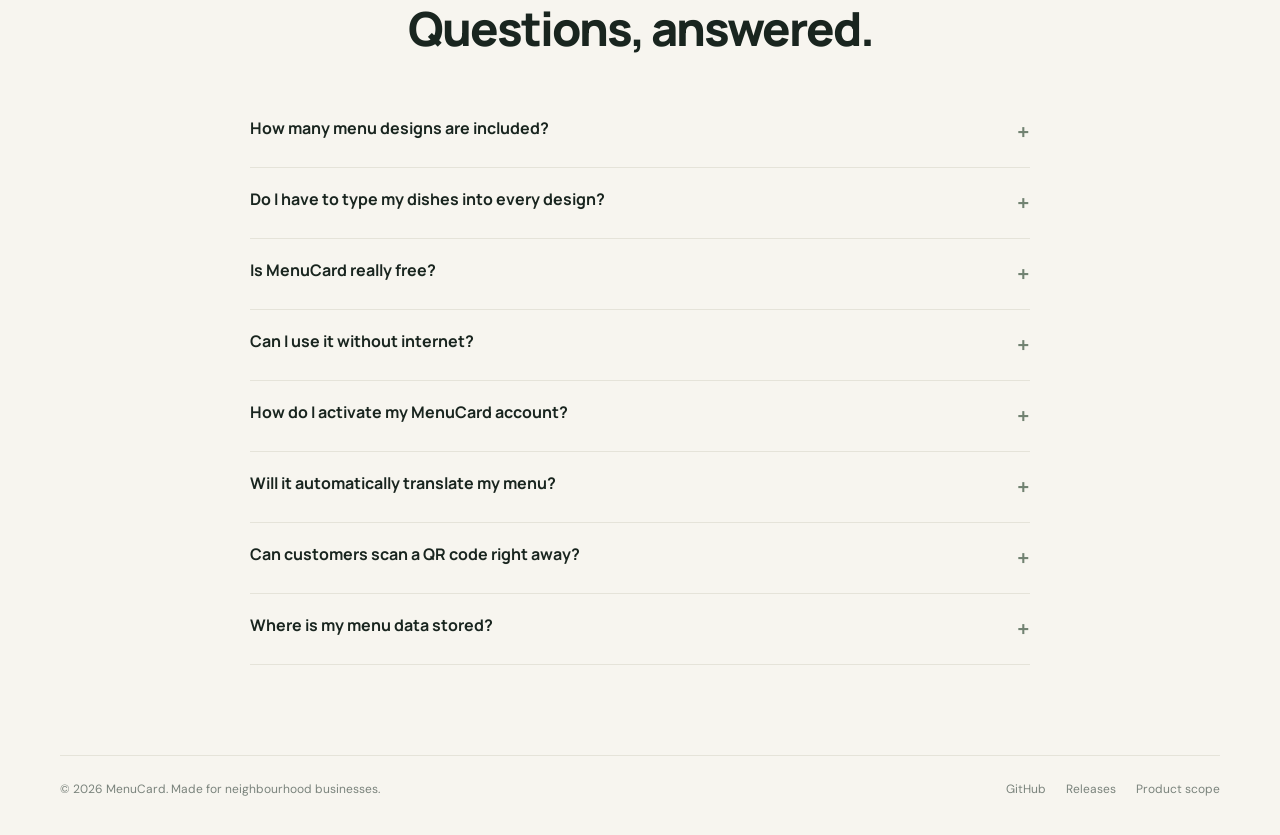
==== commit e2148f05: "Update MenuCard website for offline owner-code activation" ====
--- a/index.html
+++ b/index.html
@@ -35,7 +35,7 @@
       <h1>Your menu.<br>Your <em>style.</em></h1>
       <p class="lead">Enter your shop name, add dishes and prices, then choose from 120 ready-made designs. MenuCard places your real content into the design automatically.</p>
       <div class="actions"><a class="btn" href="#download">↓ &nbsp; Download for Android</a><a class="btn secondary" href="#how">See how it works <span>↗</span></a></div>
-      <div class="micro">No subscription · No account required for local menu management</div>
+      <div class="micro">No subscription · Owner-issued offline activation · Local JSON storage</div>
     </div>
     <div class="visual" aria-label="Illustration of a digital local shop menu">
       <div class="orb"></div>
@@ -66,7 +66,7 @@
   </section>
   <section id="download" class="wrap">
     <div class="download">
-      <div><h2>A better menu starts here.</h2><p>Get MenuCard for Android. Download the latest release-mode test APK after automated checks pass. This page checks the official GitHub release automatically. It is for device testing, not Play Store distribution.</p><div class="release-meta" id="releaseMeta">Checking for the latest Android release…</div><div class="status" id="releaseStatus" role="status" aria-live="polite">Looking for an APK release.</div></div>
+      <div><h2>A better menu starts here.</h2><p>Get MenuCard V1.2.0 for Android. It adds offline owner-issued account activation and private account recovery. Download the latest release-mode test APK after automated checks pass. This page checks the official GitHub release automatically. It is for device testing, not Play Store distribution.</p><div class="release-meta" id="releaseMeta">Checking for the latest Android release…</div><div class="status" id="releaseStatus" role="status" aria-live="polite">Looking for an APK release.</div></div>
       <a class="btn" id="downloadButton" href="https://github.com/chandravadiyaDeep/menucard/releases" target="_blank" rel="noopener">View releases ↗</a>
     </div>
   </section>
@@ -76,7 +76,8 @@
       <details><summary>How many menu designs are included?</summary><p>V1 includes 120 ready-made combinations: 10 layout families with 12 color themes. Your shop details and menu items are automatically inserted into the selected design.</p></details>
       <details><summary>Do I have to type my dishes into every design?</summary><p>No. Enter your shop profile, categories, dish names and prices once. MenuCard stores that content separately and the template renderer automatically places it into whichever design you select.</p></details>
       <details><summary>Is MenuCard really free?</summary><p>The core digital menu manager is designed to be free, with no subscription. Optional future hosting or publishing costs will be assessed separately and communicated clearly.</p></details>
-      <details><summary>Can I use it without internet?</summary><p>Yes. Shop owners can open the app and manage their locally saved shop details and menu offline. A customer opening a public menu URL still needs an internet connection.</p></details>
+      <details><summary>Can I use it without internet?</summary><p>Yes. Account activation, shop setup and menu management work offline after you receive your personal owner-issued code file. A customer opening a public menu URL still needs an internet connection.</p></details>
+      <details><summary>How do I activate my MenuCard account?</summary><p>Your MenuCard issuer gives you one personal access-code file. Import that file, enter your mobile number and shop name, then activate offline. The mobile number is an account identifier, not phone verification. Keep your private account recovery backup safe; a phone number alone cannot retrieve a lost code without an online verification service.</p></details>
       <details><summary>Will it automatically translate my menu?</summary><p>No automatic translation is assumed. You can enter Gujarati, Hindi and English versions yourself, and the app uses a clear fallback when a translation is missing.</p></details>
       <details><summary>Can customers scan a QR code right away?</summary><p>A QR code must point to a real, public HTTPS menu page. QR publishing will only be enabled when that destination exists. The app will not put private data inside a QR code.</p></details>
       <details><summary>Where is my menu data stored?</summary><p>Core menu data is stored locally on your device. Use the backup/export feature to keep a separate copy. Do not uninstall or clear app storage unless you have a backup.</p></details>
